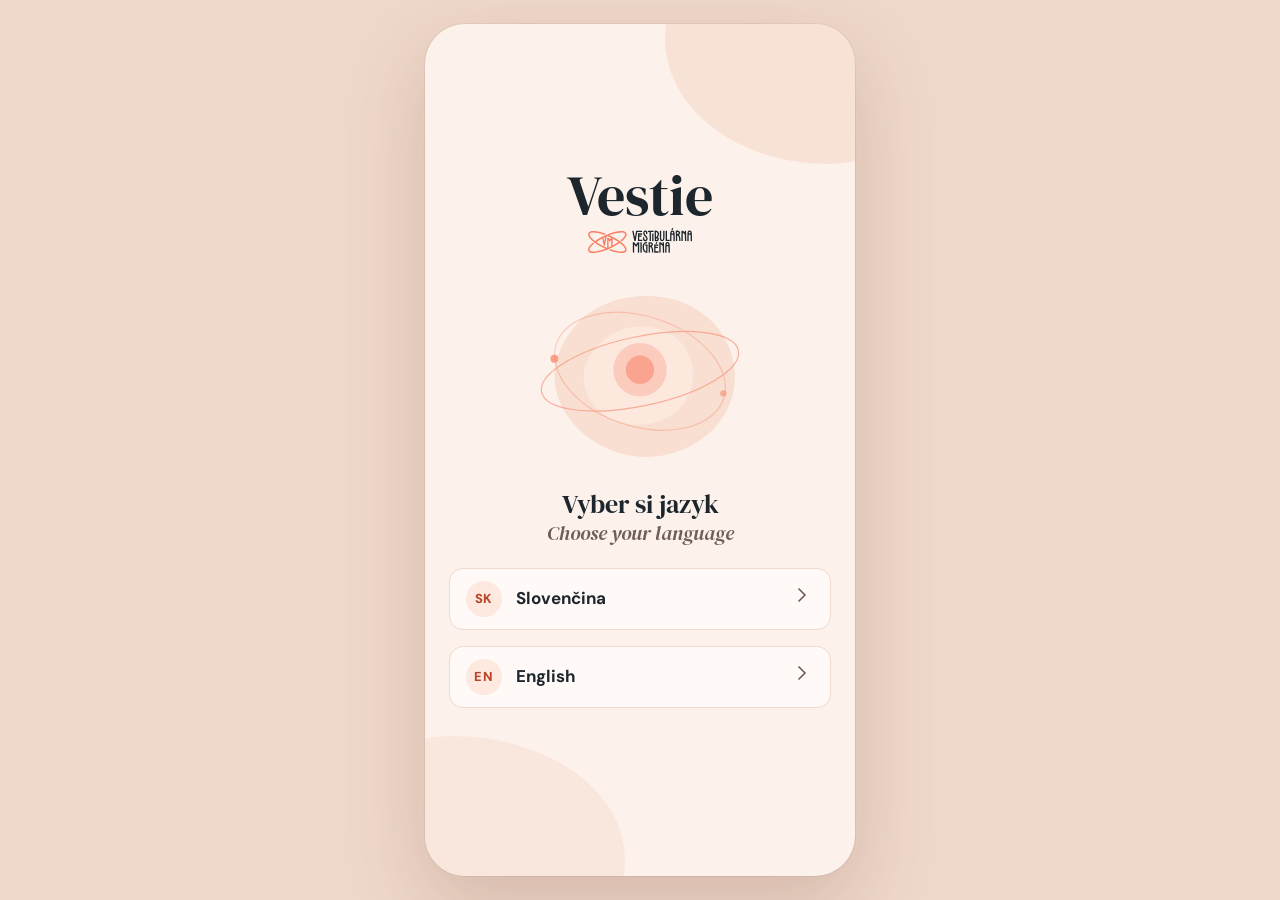
==== index.html @ 117ac926 "Náhľad V2 z b695d4f" ====
<!doctype html>
<html lang="sk">
  <head>
    <meta charset="UTF-8" />
    <meta name="viewport" content="width=device-width, initial-scale=1, viewport-fit=cover" />
    <meta name="theme-color" content="#fcf2eb" />
    <link rel="icon" type="image/svg+xml" href="./favicon.svg" />
    <meta name="color-scheme" content="light dark" />
    <!-- Náhľad pre klienta nemá byť vo vyhľadávačoch -->
    <meta name="robots" content="noindex, nofollow" />
    <title>Vestie</title>
    <script type="module" crossorigin src="./assets/index-CcMm_oyo.js"></script>
    <link rel="stylesheet" crossorigin href="./assets/index-eD4857Ce.css">
  </head>
  <body>
    <div class="device">
      <div id="app"></div>
      <div id="toast-region" class="toast-region" role="status" aria-live="polite"></div>
      <dialog id="dialog" class="dialog"></dialog>
    </div>
  </body>
</html>
---- assets/index-eD4857Ce.css ----
@font-face{font-family:DM Serif Display;font-style:normal;font-display:swap;font-weight:400;src:url(./dm-serif-display-latin-ext-400-normal-p18AlW_x.woff2)format("woff2"),url(./dm-serif-display-latin-ext-400-normal-B1toqZab.woff)format("woff");unicode-range:U+100-2BA,U+2BD-2C5,U+2C7-2CC,U+2CE-2D7,U+2DD-2FF,U+304,U+308,U+329,U+1D00-1DBF,U+1E00-1E9F,U+1EF2-1EFF,U+2020,U+20A0-20AB,U+20AD-20C0,U+2113,U+2C60-2C7F,U+A720-A7FF}@font-face{font-family:DM Serif Display;font-style:normal;font-display:swap;font-weight:400;src:url(./dm-serif-display-latin-400-normal-C5_t9oOD.woff2)format("woff2"),url(./dm-serif-display-latin-400-normal-_kVFYEpx.woff)format("woff");unicode-range:U+??,U+131,U+152-153,U+2BB-2BC,U+2C6,U+2DA,U+2DC,U+304,U+308,U+329,U+2000-206F,U+20AC,U+2122,U+2191,U+2193,U+2212,U+2215,U+FEFF,U+FFFD}@font-face{font-family:DM Serif Display;font-style:italic;font-display:swap;font-weight:400;src:url(./dm-serif-display-latin-ext-400-italic-DiLdooSn.woff2)format("woff2"),url(./dm-serif-display-latin-ext-400-italic-D6UvgSoX.woff)format("woff");unicode-range:U+100-2BA,U+2BD-2C5,U+2C7-2CC,U+2CE-2D7,U+2DD-2FF,U+304,U+308,U+329,U+1D00-1DBF,U+1E00-1E9F,U+1EF2-1EFF,U+2020,U+20A0-20AB,U+20AD-20C0,U+2113,U+2C60-2C7F,U+A720-A7FF}@font-face{font-family:DM Serif Display;font-style:italic;font-display:swap;font-weight:400;src:url(./dm-serif-display-latin-400-italic-DpcbibHm.woff2)format("woff2"),url(./dm-serif-display-latin-400-italic-BgxzcTJK.woff)format("woff");unicode-range:U+??,U+131,U+152-153,U+2BB-2BC,U+2C6,U+2DA,U+2DC,U+304,U+308,U+329,U+2000-206F,U+20AC,U+2122,U+2191,U+2193,U+2212,U+2215,U+FEFF,U+FFFD}@font-face{font-family:DM Sans Variable;font-style:normal;font-display:swap;font-weight:100 1000;src:url(./dm-sans-latin-ext-wght-normal-BOFOeGcA.woff2)format("woff2-variations");unicode-range:U+100-2BA,U+2BD-2C5,U+2C7-2CC,U+2CE-2D7,U+2DD-2FF,U+304,U+308,U+329,U+1D00-1DBF,U+1E00-1E9F,U+1EF2-1EFF,U+2020,U+20A0-20AB,U+20AD-20C0,U+2113,U+2C60-2C7F,U+A720-A7FF}@font-face{font-family:DM Sans Variable;font-style:normal;font-display:swap;font-weight:100 1000;src:url(./dm-sans-latin-wght-normal-Xz1IZZA0.woff2)format("woff2-variations");unicode-range:U+??,U+131,U+152-153,U+2BB-2BC,U+2C6,U+2DA,U+2DC,U+304,U+308,U+329,U+2000-206F,U+20AC,U+2122,U+2191,U+2193,U+2212,U+2215,U+FEFF,U+FFFD}:root{--color-page:#efd8ca;--color-bg:#fcf2eb;--color-blob:#f8dfd1;--color-surface:#fffaf7;--color-surface-tint:#fde9df;--color-border:#f0d9cd;--color-border-strong:#e2b8a5;--color-coral:#f97c5f;--color-coral-soft:#fcb7a6;--color-cta:#f97c5f;--color-cta-active:#ef6a4c;--color-cta-pressed:#b94529;--color-on-cta:#1d262d;--color-cal-episode:#fdd3c8;--color-cycle:#a3456b;--color-chart-grid:#eadfd8;--color-heat-0:#f8efe9;--color-heat-1:#fde0d5;--color-heat-2:#fcb7a6;--color-heat-3:#f97c5f;--color-logo-mark:#f97c5f;--color-logo-word:#1d262d;--color-text:#1d262d;--color-text-muted:#6f5d57;--color-placeholder:#a08a83;--color-danger:#a8321f;--color-focus:#1d262d;--color-overlay:#1d262d73;--font-serif:"DM Serif Display", Georgia, "Times New Roman", serif;--font-sans:"DM Sans Variable", system-ui, -apple-system, "Segoe UI", Roboto, sans-serif;--text-xs:.8125rem;--text-sm:.9375rem;--text-md:1.0625rem;--text-lg:1.25rem;--text-xl:1.625rem;--text-2xl:2rem;--text-3xl:2.375rem;--logo-name-size:2.75rem;--logo-name-size-large:3.5rem;--logo-brand-width:88px;--logo-brand-width-large:104px;--space-1:4px;--space-2:8px;--space-3:12px;--space-4:16px;--space-5:20px;--space-6:24px;--space-8:32px;--space-10:40px;--radius-sm:10px;--radius-md:14px;--radius-lg:18px;--radius-xl:28px;--radius-pill:999px;--shadow-card:0 1px 2px #6e3c2814;--shadow-cta:0 6px 16px #f97c5f59;--shadow-float:0 12px 32px #4623142e;--tap:52px;--app-width:430px;--gutter:24px;--duration:.16s;--safe-top:env(safe-area-inset-top,0px);--safe-bottom:env(safe-area-inset-bottom,0px);--lightningcss-light:initial;--lightningcss-dark: ;color-scheme:light;--color-field:#fff;--color-on-accent:#fff;--color-chip-neutral:#f3e7e1;--color-row-hover:#fde9df80;--color-focus-ring:#f97c5f52;--color-toast-bg:#1d262d;--color-toast-text:#fff;--color-toast-action:#ffd2c4;--color-toast-action-bg:#ffffff1f;--color-paper:#fff;--color-paper-text:#1d262d;--color-paper-note:#f6f1ee;--color-paper-line:#ece3de}:root[data-theme=dark]{--lightningcss-light: ;--lightningcss-dark:initial;color-scheme:dark;--color-page:#141b20;--color-bg:#1d262d;--color-blob:#232e36;--color-surface:#242f37;--color-surface-tint:#2e3a44;--color-border:#35434d;--color-border-strong:#4d5d68;--color-coral:#f97c5f;--color-coral-soft:#8a4d43;--color-cta:#f97c5f;--color-cta-active:#fb957c;--color-cta-pressed:#fba792;--color-on-cta:#1d262d;--color-cal-episode:#5f403c;--color-cycle:#e48db3;--color-chart-grid:#35434d;--color-heat-0:#27323a;--color-heat-1:#4a3a3a;--color-heat-2:#8a4d43;--color-heat-3:#f97c5f;--color-logo-word:#f4ebe6;--color-text:#f4ebe6;--color-text-muted:#c6bdb6;--color-placeholder:#959ca3;--color-danger:#ff9584;--color-focus:#f4ebe6;--color-overlay:#0009;--shadow-card:0 1px 2px #00000059;--shadow-cta:0 6px 16px #00000059;--shadow-float:0 12px 32px #00000080;--color-field:#1a2329;--color-on-accent:#1d262d;--color-chip-neutral:#35434d;--color-row-hover:#ffffff0a;--color-focus-ring:#f97c5f59;--color-toast-bg:#f4ebe6;--color-toast-text:#1d262d;--color-toast-action:#b94529;--color-toast-action-bg:#00000014}.report-doc{--lightningcss-light:initial;--lightningcss-dark: ;color-scheme:light;--color-text:#1d262d;--color-text-muted:#6f5d57;--color-coral-soft:#fcb7a6;--color-cta-pressed:#b94529;--color-surface-tint:#fde9df}*,:before,:after{box-sizing:border-box}html,body{height:100%;margin:0}body{background:var(--color-page);color:var(--color-text);font-family:var(--font-sans);font-size:var(--text-md);-webkit-font-smoothing:antialiased;-webkit-tap-highlight-color:transparent;-webkit-text-size-adjust:100%;-moz-text-size-adjust:100%;text-size-adjust:100%;line-height:1.5}h1,h2,h3{text-wrap:balance;margin:0;font-weight:700;line-height:1.25}p{text-wrap:pretty;margin:0}ul,ol{margin:0;padding:0;list-style:none}button,input,select,textarea{font:inherit;color:inherit}button{cursor:pointer}a{color:inherit}:focus-visible{outline:3px solid var(--color-focus);outline-offset:2px}[hidden]{display:none!important}.visually-hidden{clip:rect(0 0 0 0);white-space:nowrap;border:0;width:1px;height:1px;margin:-1px;padding:0;overflow:hidden;position:absolute!important}@media (prefers-reduced-motion:reduce){*,:before,:after{scroll-behavior:auto!important;transition:none!important;animation:none!important}}.reduce-motion *,.reduce-motion :before,.reduce-motion :after{scroll-behavior:auto!important;transition:none!important;animation:none!important}.device{background:var(--color-bg);flex-direction:column;width:100%;height:100dvh;margin:0 auto;display:flex;position:relative;overflow:clip}@media (width>=600px){body{min-height:100dvh;padding:var(--space-6);place-items:center;display:grid}.device{width:var(--app-width);border-radius:40px;height:min(900px,100dvh - 48px);box-shadow:0 30px 80px #5a28142e,0 0 0 1px #5a28140f}}#app{flex-direction:column;flex:1;min-height:0;display:flex;position:relative}.screen{isolation:isolate;flex-direction:column;flex:1;min-height:0;display:flex;position:relative;overflow:clip}.screen:before,.screen:after{content:"";z-index:-1;background:var(--color-blob);pointer-events:none;border-radius:50%;position:absolute}.screen:before{opacity:.8;border-radius:58% 42% 46% 54%/52% 48%;width:300px;height:260px;top:-120px;right:-110px}.screen:after{opacity:.55;border-radius:46% 54% 60% 40%/50% 44% 56% 50%;width:320px;height:280px;bottom:-140px;left:-120px}.screen__header{align-items:center;gap:var(--space-3);min-height:60px;padding:calc(var(--safe-top) + var(--space-3)) var(--space-4) var(--space-1);display:flex}.screen__body{min-height:0;padding:var(--space-2) var(--gutter) var(--space-6);overscroll-behavior:contain;flex:1;overflow-y:auto}.screen__footer{gap:var(--space-2);padding:var(--space-3) var(--gutter) calc(var(--safe-bottom) + var(--space-5));flex-direction:column;display:flex}.screen--tab .screen__body{padding-top:calc(var(--safe-top) + var(--space-5))}.screen-title{font-family:var(--font-serif);font-size:var(--text-2xl);font-weight:400;line-height:1.1}.screen-title:focus{outline:none}.screen-lead{margin-top:var(--space-3);color:var(--color-text-muted)}.stack{gap:var(--space-4);flex-direction:column;display:flex}.section{margin-top:var(--space-8)}.section-title{margin-bottom:var(--space-3);font-size:var(--text-md);font-weight:700}.muted{color:var(--color-text-muted)}.small{font-size:var(--text-sm)}.icon{flex:none}.btn{justify-content:center;align-items:center;gap:var(--space-2);min-height:var(--tap);padding:0 var(--space-6);border-radius:var(--radius-pill);font-size:var(--text-md);text-align:center;transition:background-color var(--duration), border-color var(--duration), transform var(--duration);background:0 0;border:1.5px solid #0000;font-weight:700;line-height:1.2;text-decoration:none;display:inline-flex}.btn:active:not(:disabled){transform:scale(.98)}.btn--block{width:100%}.btn--primary{background:var(--color-cta);color:var(--color-on-cta)}.btn--primary:active:not(:disabled){background:var(--color-cta-active)}.btn--secondary{border-color:var(--color-border-strong);background:var(--color-surface-tint);color:var(--color-cta-pressed)}.btn--outline{border-color:var(--color-cta);color:var(--color-cta-pressed);background:0 0}.btn--ghost{min-height:44px;color:var(--color-text-muted);font-weight:600}.btn--danger{min-height:44px;color:var(--color-danger);font-weight:700}.btn--compact{min-height:48px;padding:0 var(--space-4);font-size:var(--text-sm)}.btn:disabled{opacity:.45;box-shadow:none;cursor:not-allowed}.btn-row{gap:var(--space-2);flex-wrap:wrap;display:flex}.btn-row>.btn{flex:140px}.card--accent .btn--secondary{background:var(--color-surface)}.icon-btn{border:1px solid var(--color-border);background:var(--color-surface);width:44px;height:44px;color:var(--color-text);border-radius:50%;flex:none;place-items:center;display:inline-grid}.pill-btn{min-height:44px;padding:0 var(--space-4);border:1.5px solid var(--color-border-strong);border-radius:var(--radius-pill);background:var(--color-surface);color:var(--color-text-muted);font-size:var(--text-sm);transition:background-color var(--duration), border-color var(--duration), color var(--duration);align-items:center;gap:6px;font-weight:700;display:inline-flex}.pill-btn:active{background:var(--color-surface-tint)}.pill-btn--accent{border-color:var(--color-cta);background:var(--color-surface-tint);color:var(--color-cta-pressed)}.pill-btn--accent:active{background:var(--color-surface)}@media (hover:hover){.pill-btn:hover{border-color:var(--color-cta);color:var(--color-cta-pressed)}}.link-btn{padding:var(--space-1) 0;color:var(--color-cta-pressed);text-underline-offset:3px;background:0 0;border:0;font-weight:700;text-decoration:underline}.topbar__spacer{flex:none;width:44px}.progress{flex:1;justify-content:center;gap:6px;display:flex}.progress__seg{background:var(--color-border-strong);opacity:.6;border-radius:2px;flex:0 26px;min-width:8px;height:4px}.progress__seg.is-done{background:var(--color-coral);opacity:1}.options{border:0;flex-direction:column;gap:10px;margin:0;padding:0;display:flex}.option{min-height:58px;padding:var(--space-3) var(--space-4);border:1.5px solid var(--color-border);border-radius:var(--radius-md);background:var(--color-surface);cursor:pointer;transition:border-color var(--duration), background-color var(--duration);align-items:center;gap:14px;display:flex;position:relative}.option input{opacity:0;cursor:pointer;margin:0;position:absolute;inset:0}.option:has(input:focus-visible){outline:3px solid var(--color-focus);outline-offset:2px}.option__control{border:2px solid var(--color-border-strong);background:var(--color-field);width:24px;height:24px;color:var(--color-on-accent);border-radius:7px;flex:none;place-items:center;display:grid}.option--radio .option__control{border-radius:50%}.option__control .icon{opacity:0}.option__label{font-weight:600;line-height:1.3}.option__end{color:var(--color-text-muted);margin-left:auto}.option:has(input:checked){border-color:var(--color-coral);background:var(--color-surface-tint)}.option:has(input:checked) .option__control{border-color:var(--color-coral);background:var(--color-coral)}.option:has(input:checked) .option__control .icon{opacity:1}.choice{width:100%;min-height:60px;padding:var(--space-3) var(--space-4);border:1.5px solid var(--color-border);border-radius:var(--radius-md);background:var(--color-surface);text-align:left;align-items:center;gap:14px;font-weight:700;display:flex}.choice:active{border-color:var(--color-coral);background:var(--color-surface-tint)}.choice__badge{background:var(--color-surface-tint);width:36px;height:36px;color:var(--color-cta-pressed);font-size:var(--text-xs);letter-spacing:.04em;border-radius:50%;flex:none;place-items:center;font-weight:800;display:grid}.choice__end{color:var(--color-text-muted);margin-left:auto}.segmented{border:1px solid var(--color-border);border-radius:var(--radius-md);background:var(--color-surface-tint);gap:4px;margin:0;padding:4px;display:flex}.segmented__item{flex:auto;min-width:0;position:relative}.segmented__item input{opacity:0;cursor:pointer;margin:0;position:absolute;inset:0}.segmented__item span{min-height:44px;padding:var(--space-1) var(--space-2);border-radius:var(--radius-sm);color:var(--color-text-muted);font-size:var(--text-sm);text-align:center;justify-content:center;align-items:center;gap:6px;font-weight:700;line-height:1.2;display:flex}.segmented__item input:checked+span{background:var(--color-surface);color:var(--color-text);box-shadow:var(--shadow-card)}.segmented__item input:focus-visible+span{outline:3px solid var(--color-focus);outline-offset:1px}.field{border:0;flex-direction:column;gap:6px;margin:0;padding:0;display:flex}.field__label{font-size:var(--text-sm);font-weight:700}.field__optional{color:var(--color-text-muted);font-weight:400}.field__input{width:100%;min-height:var(--tap);padding:var(--space-3) var(--space-4);border:1.5px solid var(--color-border-strong);border-radius:var(--radius-md);background:var(--color-field);font-size:var(--text-md)}.field__input::placeholder{color:var(--color-placeholder)}.field__input:focus{border-color:var(--color-coral);box-shadow:0 0 0 3px var(--color-focus-ring);outline:none}textarea.field__input{resize:vertical;min-height:96px}.field__hint{color:var(--color-text-muted);font-size:var(--text-sm)}.field__error{color:var(--color-danger);font-size:var(--text-sm);font-weight:700}.switch{appearance:none;border:1.5px solid var(--color-border-strong);border-radius:var(--radius-pill);background:var(--color-field);cursor:pointer;width:52px;height:32px;transition:background-color var(--duration);flex:none;margin:0;position:relative}.switch:after{content:"";background:var(--color-border-strong);width:23px;height:23px;transition:transform var(--duration);border-radius:50%;position:absolute;top:3px;left:3px}.switch:checked{border-color:var(--color-coral);background:var(--color-coral)}.switch:checked:after{background:var(--color-on-accent);transform:translate(20px)}.card{padding:var(--space-5);border:1px solid var(--color-border);border-radius:var(--radius-lg);background:var(--color-surface)}.card--accent{border:1.5px solid var(--color-coral-soft);background:var(--color-surface-tint)}.card__title{font-family:var(--font-serif);font-size:var(--text-lg);font-weight:400}.list{border:1px solid var(--color-border);border-radius:var(--radius-lg);background:var(--color-surface);overflow:hidden}.list__row{align-items:center;gap:var(--space-3);width:100%;min-height:60px;padding:var(--space-3) var(--space-4);text-align:left;background:0 0;border:0;text-decoration:none;display:flex}.list__row+.list__row{border-top:1px solid var(--color-border)}.list__row>.icon:first-child{color:var(--color-coral)}.list__label{flex:1;font-weight:600}.list__text{flex-direction:column;flex:1;gap:2px;display:flex}.list__hint{color:var(--color-text-muted);font-size:var(--text-sm);line-height:1.4}.list__chip{margin-top:var(--space-1)}.list__value{color:var(--color-text-muted);font-size:var(--text-sm)}.chip{border-radius:var(--radius-pill);background:var(--color-surface-tint);color:var(--color-cta-pressed);font-size:var(--text-xs);letter-spacing:.02em;white-space:nowrap;align-items:center;gap:6px;padding:3px 10px;font-weight:800;display:inline-flex}.chip--live:before{content:"";background:var(--color-coral);border-radius:50%;width:8px;height:8px}.chip--neutral{background:var(--color-chip-neutral);color:var(--color-text-muted)}.icon-badge{background:var(--color-surface-tint);width:44px;height:44px;color:var(--color-coral);border-radius:50%;flex:none;place-items:center;display:grid}.icon-badge--lg{width:72px;height:72px}.tabbar{z-index:2;padding:6px 4px calc(var(--safe-bottom) + 6px);border-top:1px solid var(--color-border);background:var(--color-surface);grid-template-columns:1fr 1fr auto 1fr 1fr;align-items:end;display:grid;position:relative}.tabbar__item{min-height:56px;color:var(--color-text-muted);flex-direction:column;align-items:center;gap:3px;padding:6px 0 4px;font-size:.75rem;font-weight:600;text-decoration:none;display:flex}.tabbar__icon{border-radius:var(--radius-pill);place-items:center;width:52px;height:30px;display:grid}.tabbar__item[aria-current=page]{color:var(--color-cta-pressed);font-weight:800}.tabbar__item[aria-current=page] .tabbar__icon{background:var(--color-surface-tint)}.tabbar__fab{min-width:76px;color:var(--color-cta-pressed);font:inherit;white-space:nowrap;background:0 0;border:0;flex-direction:column;align-items:center;gap:4px;margin-top:-30px;padding:0 2px 4px;font-size:.75rem;font-weight:800;text-decoration:none;display:flex}.tabbar__fab-circle{border:2.5px solid var(--color-cta);background:var(--color-cta);width:64px;height:64px;color:var(--color-on-cta);box-shadow:0 0 0 5px var(--color-surface), var(--shadow-cta);transition:background-color var(--duration);border-radius:50%;place-items:center;display:grid}.tabbar__fab:not(.tabbar__fab--live) .icon{fill:currentColor;margin-left:3px}.tabbar__fab:active .tabbar__fab-circle{background:var(--color-cta-active)}.tabbar__fab--live .tabbar__fab-circle{background:var(--color-surface-tint);color:var(--color-cta-pressed)}.tabbar__fab--live:active .tabbar__fab-circle{background:var(--color-surface)}.screen:has(>.tabbar)>.screen__body{padding-bottom:calc(var(--space-6) + 30px)}.tab-title{justify-content:space-between;align-items:center;gap:var(--space-3);display:flex}.logo{align-items:center;gap:var(--space-1);flex-direction:column;width:fit-content;display:flex}.logo__name{font-family:var(--font-serif);font-size:var(--logo-name-size);color:var(--color-logo-word);line-height:1}.logo--large .logo__name{font-size:var(--logo-name-size-large)}.logo__svg{width:var(--logo-brand-width);max-width:100%;height:auto;display:block}.logo--large .logo__svg{width:var(--logo-brand-width-large)}.logo__mark{fill:var(--color-logo-mark)}.logo__word{fill:var(--color-logo-word)}.illustration{width:100%;max-width:280px;height:auto;margin:0 auto;display:block}.toast-region{right:var(--space-4);bottom:calc(var(--safe-bottom) + 92px);left:var(--space-4);z-index:50;gap:var(--space-2);pointer-events:none;flex-direction:column;display:flex;position:absolute}.device:has(.tabbar) .toast-region{bottom:calc(var(--safe-bottom) + 116px)}.device:has(.screen__footer) .toast-region{top:calc(var(--safe-top) + var(--space-3));bottom:auto}.toast{align-items:center;gap:var(--space-3);min-height:52px;padding:var(--space-2) var(--space-2) var(--space-2) var(--space-4);border-radius:var(--radius-md);background:var(--color-toast-bg);color:var(--color-toast-text);box-shadow:var(--shadow-float);pointer-events:auto;font-weight:600;display:flex}.toast__action{min-height:40px;padding:0 var(--space-3);border-radius:var(--radius-sm);background:var(--color-toast-action-bg);color:var(--color-toast-action);border:0;margin-left:auto;font-weight:800}.option:active,.list__row:is(a,button,label):active,.entry:active{background:var(--color-surface-tint)}.entry,.list__row,.tabbar__item,.icon-btn,.choice{transition:background-color var(--duration), border-color var(--duration), color var(--duration)}@media (hover:hover){.btn--primary:hover:not(:disabled){background:var(--color-cta-active)}.btn--secondary:hover:not(:disabled),.btn--outline:hover:not(:disabled){border-color:var(--color-cta)}.btn--ghost:hover:not(:disabled),.btn--danger:hover:not(:disabled),.link-btn:hover{text-underline-offset:3px;text-decoration:underline}.option:hover,.choice:hover,.icon-btn:hover{border-color:var(--color-coral-soft)}.entry:hover,.list__row:is(a,button,label):hover{background:var(--color-row-hover)}.tabbar__item:hover{color:var(--color-text)}.tabbar__fab:not(.tabbar__fab--live):hover .tabbar__fab-circle{background:var(--color-cta-active)}.tabbar__fab--live:hover .tabbar__fab-circle{background:var(--color-surface)}}.dialog{width:calc(100% - 32px);max-width:360px;padding:var(--space-6);border-radius:var(--radius-xl);background:var(--color-surface);color:var(--color-text);box-shadow:var(--shadow-float);border:0}.dialog::backdrop{background:var(--color-overlay)}.dialog__title{font-family:var(--font-serif);font-size:var(--text-xl);font-weight:400}.dialog__text{margin-top:var(--space-3);color:var(--color-text-muted)}.dialog__actions{gap:var(--space-2);margin-top:var(--space-6);flex-direction:column;display:flex}.screen--language .screen__body{padding-top:calc(var(--safe-top) + var(--space-6));flex-direction:column;display:flex}.language{justify-content:center;gap:var(--space-6);padding-bottom:var(--space-6);text-align:center;flex-direction:column;flex:1;display:flex}.language .logo{align-self:center}.language__title{gap:var(--space-1);font-size:var(--text-xl);flex-direction:column;display:flex}.language__alt{color:var(--color-text-muted);font-size:var(--text-lg);font-style:italic}.welcome{gap:var(--space-2);flex-direction:column;display:flex}.welcome__title{margin-top:var(--space-8);font-size:var(--text-3xl)}.welcome .illustration,.step-options,.screen-lead+.illustration{margin-top:var(--space-6)}.disclaimer{align-items:flex-start;gap:var(--space-2);margin-top:var(--space-6);color:var(--color-text-muted);font-size:var(--text-sm);display:flex}.disclaimer .icon{color:var(--color-coral);margin-top:1px}.med-list{margin-top:var(--space-6);border:1px solid var(--color-border);border-radius:var(--radius-lg);background:var(--color-surface);overflow:hidden}.med{align-items:center;gap:var(--space-3);padding:var(--space-3) var(--space-3) var(--space-3) var(--space-4);display:flex}.med+.med{border-top:1px solid var(--color-border)}.med__main{flex-direction:column;flex:1;min-width:0;display:flex}.med__name{overflow-wrap:anywhere;font-weight:700}.med__meta{color:var(--color-text-muted);font-size:var(--text-sm)}.form-stack{gap:var(--space-5);margin-top:var(--space-6);flex-direction:column;display:flex}.form-stack .disclaimer{margin-top:0}.reminder-extra{gap:var(--space-3);margin-top:var(--space-5);flex-direction:column;display:none}.screen:has(input[name=reminder][value=yes]:checked) .reminder-extra{display:flex}.today-header{align-items:center;gap:0 var(--space-3);margin-bottom:var(--space-6);grid-template-columns:minmax(0,1fr) auto;display:grid}.today-header .today-date{grid-column:1/-1}.today-title{font-size:1.75rem}.today-date{margin-top:var(--space-1);color:var(--color-text-muted);font-size:var(--text-sm);font-weight:600}.community__lead{margin-bottom:var(--space-4);color:var(--color-text-muted)}.community__ext{color:var(--color-text-muted);flex:none;display:flex}.community-web{margin-top:var(--space-6)}.community-web__title{margin-bottom:var(--space-1);font-size:var(--text-md)}.community-web__link{min-height:44px;color:var(--color-cta-pressed);text-underline-offset:4px;overflow-wrap:anywhere;align-items:center;gap:6px;font-weight:700;text-decoration:underline;text-decoration-thickness:1.5px;display:inline-flex}.feeling{gap:var(--space-4);text-align:center;flex-direction:column;display:flex}.feeling .illustration{margin:calc(var(--space-2) * -1) auto}.sym-chips{justify-content:center;gap:var(--space-2);flex-wrap:wrap;display:flex}.sym-chip{border:1px solid var(--color-border-strong);border-radius:var(--radius-pill);background:var(--color-surface-tint);font-size:var(--text-sm);padding:6px 12px;font-weight:600}.sym-chip strong{color:var(--color-cta-pressed);font-weight:800}.episode-live{gap:var(--space-3);margin-bottom:var(--space-4);flex-direction:column;display:flex}.episode-live__head{justify-content:space-between;align-items:center;gap:var(--space-2);display:flex}.tiles{border:1px solid var(--color-border);border-radius:var(--radius-lg);background:var(--color-surface);grid-auto-columns:minmax(0,1fr);grid-auto-flow:column;display:grid;overflow:hidden}.tile{gap:var(--space-1);min-width:0;padding:var(--space-3);flex-direction:column;display:flex}.tile+.tile{border-left:1px solid var(--color-border)}.tile--link{color:inherit;transition:background-color var(--duration);text-decoration:none}.tile--link:active{background:var(--color-surface-tint)}@media (hover:hover){.tile--link:hover{background:var(--color-row-hover)}}.tiles+.entries,.tiles+.empty{margin-top:var(--space-3)}.cal-detail__actions{gap:var(--space-2);flex-direction:column;display:flex}.tile__label{color:var(--color-text-muted);font-size:var(--text-xs);align-items:center;gap:6px;font-weight:600;display:flex}.tile__label .icon{color:var(--color-coral)}.tile__value{font-size:var(--text-sm);overflow-wrap:break-word;-webkit-hyphens:auto;hyphens:auto;font-weight:700;line-height:1.3}.tile__value--empty{color:var(--color-text-muted);font-weight:500}.tile--with-add{align-content:start;column-gap:var(--space-1);grid-template-columns:minmax(0,1fr) auto;display:grid}@media (width<=359px){.tile--with-add{padding-right:var(--space-2);padding-left:10px}}.tile--with-add .tile__label,.tile--with-add .tile__value{grid-column:1}.tile__add{border:1.5px solid var(--color-cta);background:var(--color-surface-tint);width:44px;height:44px;color:var(--color-cta-pressed);transition:background-color var(--duration);border-radius:50%;grid-area:1/2/span 2;align-self:center;place-items:center;margin-right:-2px;display:grid}.tile__add:active{background:var(--color-surface)}@media (hover:hover){.tile__add:hover{background:var(--color-surface)}}.entries{border:1px solid var(--color-border);border-radius:var(--radius-lg);background:var(--color-surface);overflow:hidden}.entries>li+li{border-top:1px solid var(--color-border)}.entry{align-items:center;gap:var(--space-3);min-height:64px;padding:var(--space-3) var(--space-4);text-decoration:none;display:flex}.entry>.icon:first-child{color:var(--color-coral)}.entry__main{flex-direction:column;flex:1;min-width:0;display:flex}.entry__title{align-items:center;gap:4px var(--space-2);flex-wrap:wrap;font-weight:700;display:flex}.entry__meta{color:var(--color-text-muted);font-size:var(--text-sm)}.entry>.icon:last-child,.empty{color:var(--color-text-muted)}.episode-started{align-items:center;gap:var(--space-4);padding-top:var(--space-6);text-align:center;flex-direction:column;display:flex}.big-time{align-items:center;gap:var(--space-1);font-family:var(--font-serif);flex-direction:column;font-size:3.25rem;line-height:1;display:flex}.big-time__label{color:var(--color-text-muted);font-family:var(--font-sans);font-size:var(--text-sm);letter-spacing:.08em;text-transform:uppercase;font-weight:700}.mistake{justify-content:center;align-items:center;gap:var(--space-1) var(--space-2);margin-top:var(--space-2);color:var(--color-text-muted);font-size:var(--text-sm);flex-wrap:wrap;display:flex}.episode-head{align-items:center;gap:var(--space-3);flex-wrap:wrap;display:flex}.facts{margin:var(--space-6) 0 0}.fact{justify-content:space-between;gap:var(--space-4);padding:var(--space-4) 0;border-bottom:1px solid var(--color-border);display:flex}.fact dt{color:var(--color-text-muted)}.fact dd{text-align:right;margin:0;font-weight:700}.summary-list{border:1px solid var(--color-border);border-radius:var(--radius-lg);background:var(--color-surface);margin:0;overflow:hidden}.summary-row{padding:var(--space-3) var(--space-4);display:block}.summary-row+.summary-row,.summary-list>li+li{border-top:1px solid var(--color-border)}.summary-row__label{color:var(--color-text-muted);font-size:var(--text-sm);font-weight:600;display:block}.summary-row__value{overflow-wrap:break-word;margin:0;font-weight:600;display:block}.summary-row--edit{align-items:center;gap:var(--space-3);text-align:left;width:100%;min-height:64px;transition:background-color var(--duration);background:0 0;border:0;display:flex}.summary-row__text{flex-direction:column;flex:1;gap:2px;min-width:0;display:flex}.summary-row__edit{background:var(--color-surface-tint);width:36px;height:36px;color:var(--color-cta-pressed);border-radius:50%;flex:none;place-items:center;display:grid}.summary-row--edit:active{background:var(--color-surface-tint)}.summary-row--edit:active .summary-row__edit{background:var(--color-surface)}@media (hover:hover){.summary-row--edit:hover{background:var(--color-row-hover)}}.summary-status{margin:var(--space-4) 0 var(--space-3)}.summary-missing{margin-top:var(--space-6)}.summary-missing__list{gap:var(--space-2);flex-wrap:wrap;display:flex}.chip-btn{min-height:44px;padding:0 var(--space-4);border:1.5px dashed var(--color-border-strong);border-radius:var(--radius-pill);background:var(--color-surface);color:var(--color-text);font-size:var(--text-sm);transition:border-color var(--duration);align-items:center;gap:6px;font-weight:700;display:inline-flex}.chip-btn .icon{color:var(--color-cta-pressed)}.chip-btn:active{border-color:var(--color-coral)}@media (hover:hover){.chip-btn:hover{border-color:var(--color-coral)}}.treatment-hint{margin-top:var(--space-2);font-size:var(--text-sm);font-weight:600}.search{margin-top:var(--space-5);position:relative}.search>.icon{color:var(--color-text-muted);pointer-events:none;position:absolute;top:50%;left:14px;transform:translateY(-50%)}.search__input{padding-left:44px}.sym-grid{margin:var(--space-4) 0 0;border:0;grid-template-columns:repeat(2,minmax(0,1fr));gap:10px;padding:0;display:grid}.sym-tile{align-items:flex-start;gap:var(--space-2);min-height:92px;padding:var(--space-3);border:1.5px solid var(--color-border);border-radius:var(--radius-md);background:var(--color-surface);cursor:pointer;transition:border-color var(--duration), background-color var(--duration);flex-direction:column;display:flex;position:relative}.sym-cell{display:grid;position:relative}.sym-cell[hidden]{display:none}.sym-cell--info .sym-tile__label{padding-right:34px}.sym-tile__info{width:44px;height:44px;color:var(--color-cta-pressed);background:0 0;border:0;border-radius:50%;place-items:center;display:grid;position:absolute;bottom:2px;right:2px}.sym-tile__info:active{background:var(--color-surface-tint)}@media (hover:hover){.sym-tile__info:hover{background:var(--color-surface-tint)}}.sym-tile input{opacity:0;cursor:pointer;margin:0;position:absolute;inset:0}.sym-tile:has(input:focus-visible){outline:3px solid var(--color-focus);outline-offset:2px}.sym-tile__icon{background:var(--color-surface-tint);width:36px;height:36px;color:var(--color-coral);border-radius:50%;place-items:center;display:grid}.sym-tile__label{font-size:var(--text-sm);overflow-wrap:break-word;-webkit-hyphens:auto;hyphens:auto;font-weight:700;line-height:1.3}.sym-tile__check{border:2px solid var(--color-border-strong);background:var(--color-field);width:22px;height:22px;color:var(--color-on-accent);border-radius:50%;place-items:center;display:grid;position:absolute;top:10px;right:10px}.sym-tile__check .icon{opacity:0}.sym-tile:has(input:checked){border-color:var(--color-coral);background:var(--color-surface-tint)}.sym-tile:has(input:checked) .sym-tile__icon{background:var(--color-surface)}.sym-tile:has(input:checked) .sym-tile__check{border-color:var(--color-coral);background:var(--color-coral)}.sym-tile:has(input:checked) .sym-tile__check .icon{opacity:1}.sym-tile:active{background:var(--color-surface-tint)}#sym-empty{margin-top:var(--space-4)}.custom-add{margin-top:var(--space-6);flex-direction:column;gap:6px;display:flex}.custom-add__row{gap:var(--space-2);display:flex}.custom-add__row .field__input{flex:1;min-width:0}.intensity-list{gap:var(--space-3);margin-top:var(--space-6);flex-direction:column;display:flex}.intensity{align-items:center;gap:var(--space-2) var(--space-3);padding:var(--space-4);border:1px solid var(--color-border);border-radius:var(--radius-lg);background:var(--color-surface);grid-template-columns:1fr auto;display:grid}.intensity__head{align-items:center;gap:var(--space-3);min-width:0;display:flex}.intensity__icon{background:var(--color-surface-tint);width:36px;height:36px;color:var(--color-coral);border-radius:50%;flex:none;place-items:center;display:grid}.intensity__label{font-weight:700;line-height:1.3}.intensity__value{border-radius:var(--radius-pill);background:var(--color-surface-tint);color:var(--color-text);font-size:var(--text-sm);white-space:nowrap;padding:4px 12px;font-weight:800}.intensity.is-unset .intensity__value{background:var(--color-chip-neutral);color:var(--color-text-muted);font-weight:600}.intensity .range,.intensity__scale{grid-column:1/-1}.intensity__scale{color:var(--color-text-muted);font-size:var(--text-xs);justify-content:space-between;margin-top:-6px;display:flex}.intensity__actions{grid-column:1/-1;justify-content:flex-end;display:flex}.range{width:100%;height:44px;accent-color:var(--color-coral);cursor:pointer;background:0 0;margin:0}.intensity.is-unset .range{opacity:.45;filter:grayscale()}.when-summary{justify-content:space-between;align-items:center;gap:var(--space-1) var(--space-3);min-height:52px;padding:var(--space-2) var(--space-4);border:1px solid var(--color-border);border-radius:var(--radius-md);background:var(--color-surface);flex-wrap:wrap;font-weight:600;display:flex}.when-summary .link-btn{min-height:44px}.field-row{gap:var(--space-3);grid-template-columns:repeat(auto-fit,minmax(min(100%,150px),1fr));display:grid}.form-section{gap:var(--space-4);margin:var(--space-6) 0 0;border:0;flex-direction:column;padding:0;display:flex}.form-section>legend{margin-bottom:var(--space-3);padding:0}.sym-rows{gap:var(--space-2);margin-top:var(--space-5);flex-direction:column;display:flex}.sym-row{align-items:center;gap:var(--space-3);padding:var(--space-3);border:1px solid var(--color-border);border-radius:var(--radius-md);background:var(--color-surface);display:flex}.sym-row__label{flex:1;min-width:0;font-weight:700}.sym-row__value{white-space:nowrap;font-weight:700}.note-text{white-space:pre-line}.cal-head{justify-content:space-between;align-items:center;gap:var(--space-3);margin-top:var(--space-4);display:flex}.cal-head__title{font-family:var(--font-serif);font-size:var(--text-lg);text-align:center;font-weight:400}.cal-today-link{margin:var(--space-1) auto 0;display:block}.cal{margin-top:var(--space-3);padding:var(--space-3) var(--space-1) var(--space-2);border:1px solid var(--color-border);border-radius:var(--radius-lg);background:var(--color-surface);box-shadow:var(--shadow-card)}.cal-weekdays,.cal-grid{grid-template-columns:repeat(7,minmax(0,1fr));gap:2px;display:grid}.cal-weekdays span{color:var(--color-text-muted);font-size:var(--text-xs);text-align:center;padding-bottom:6px;font-weight:700}.cal-day{min-height:50px;color:var(--color-text);font-size:var(--text-sm);transition:border-color var(--duration);background:0 0;border:1.5px solid #0000;border-radius:12px;flex-direction:column;align-items:center;gap:3px;padding:7px 0 6px;font-weight:600;display:flex;position:relative}.cal-day--outside{color:var(--color-placeholder)}.cal-day--episode{border-color:var(--color-coral);background:var(--color-cal-episode)}.cal-day--today .cal-day__num{color:var(--color-cta-pressed);text-underline-offset:3px;font-weight:800;text-decoration:underline}.cal-day--selected{border-color:var(--color-text);box-shadow:inset 0 0 0 1px var(--color-text)}.cal-day__marks{align-items:center;gap:2px;height:6px;display:flex}.cal-dot{background:var(--color-text);border-radius:50%;width:6px;height:6px}.cal-period{background:var(--color-cycle);border-radius:2px;height:3px;position:absolute;bottom:3px;left:28%;right:28%}.cal-period--legend{width:16px;display:inline-block;position:static}@media (hover:hover){.cal-day:hover:not(.cal-day--selected,.cal-day--episode){border-color:var(--color-coral-soft)}}.cal-legend{gap:var(--space-2) var(--space-5);margin-top:var(--space-3);color:var(--color-text-muted);font-size:var(--text-sm);flex-wrap:wrap;display:flex}.cal-legend li{align-items:center;gap:var(--space-2);display:flex}.cal-legend__mark{flex:none;place-items:center;width:20px;height:20px;display:inline-grid}.cal-legend__mark--episode{border:1.5px solid var(--color-coral);background:var(--color-cal-episode);border-radius:6px}.cal-period-toggle,.cal-detail__actions{margin-top:var(--space-3)}.insights-period{margin-top:var(--space-4)}.card>.card__title+*{margin-top:var(--space-3)}.stats{border:1px solid var(--color-border);border-radius:var(--radius-lg);background:var(--color-surface);grid-template-columns:repeat(2,minmax(0,1fr));display:grid;overflow:hidden}.stat{padding:var(--space-4);flex-direction:column;gap:2px;display:flex}.stat:nth-child(2n){border-left:1px solid var(--color-border)}.stat:nth-child(n+3){border-top:1px solid var(--color-border)}.stat__value{font-family:var(--font-serif);font-size:var(--text-xl);line-height:1.1}.stat__value--empty{color:var(--color-text-muted);font-family:var(--font-sans);font-size:var(--text-sm);font-weight:700}.stat__label{color:var(--color-text-muted);font-size:var(--text-sm);line-height:1.3}.bars{gap:var(--space-3);margin-top:var(--space-3);flex-direction:column;display:flex}.bars__row{gap:4px var(--space-3);grid-template-columns:1fr auto;display:grid}.bars__label{font-size:var(--text-sm);font-weight:600}.bars__value{font-size:var(--text-sm);font-weight:800}.bars__track{background:var(--color-border);border-radius:4px;grid-column:1/-1;height:8px}.bars__fill{background:var(--color-coral);border-radius:4px;height:100%;display:block}.med-stats{gap:var(--space-3);flex-direction:column;display:flex}.med-stats__row{gap:2px var(--space-3);grid-template-columns:1fr auto;display:grid}.med-stats__name{text-underline-offset:3px;font-weight:700}.med-stats__count{font-weight:800}.med-stats__effects{color:var(--color-text-muted);font-size:var(--text-sm);grid-column:1/-1}.report-custom{margin-top:var(--space-4);display:none}.screen:has(input[name=range][value=custom]:checked) .report-custom{display:grid}.report-hint{color:var(--color-text-muted);font-size:var(--text-sm)}.report-doc{margin-top:var(--space-3);padding:var(--space-5);border:1px solid var(--color-border);border-radius:var(--radius-md);background:var(--color-paper);color:var(--color-paper-text);font-size:var(--text-sm)}.report-doc section{margin-top:var(--space-5);break-inside:avoid}.report-doc h3{margin-bottom:var(--space-2);font-size:var(--text-md)}.report-doc__app{color:var(--color-cta-pressed);font-size:var(--text-xs);letter-spacing:.08em;text-transform:uppercase;font-weight:800}.report-doc__title{margin-top:var(--space-1);font-size:var(--text-xl)}.report-meta{gap:var(--space-1) var(--space-5);margin:var(--space-3) 0 0;flex-wrap:wrap;display:flex}.report-meta dt{color:var(--color-text-muted);font-size:var(--text-xs)}.report-meta dd{margin:0;font-weight:700}.report-disclaimer,.report-warning{margin-top:var(--space-3);padding:var(--space-2) var(--space-3);border-radius:var(--radius-sm);font-size:var(--text-xs)}.report-disclaimer{background:var(--color-paper-note)}.report-warning{border:1px solid var(--color-coral-soft);background:var(--color-surface-tint);font-weight:700}.report-table{border-collapse:collapse;width:100%}.report-table th,.report-table td{border-bottom:1px solid var(--color-paper-line);text-align:left;vertical-align:top;padding:6px 8px 6px 0}.report-table th{color:var(--color-text-muted);font-size:var(--text-xs);font-weight:700}.report-table .num{text-align:right;white-space:nowrap;font-weight:700}.report-table--timeline td:first-child{white-space:nowrap}.report-sub,.report-none{color:var(--color-text-muted)}.report-notes li+li{margin-top:var(--space-1)}@media print{@page{size:A4;margin:16mm}html,body,.device,#app,.screen,.screen__body{width:auto;height:auto;min-height:0;box-shadow:none;background:#fff;border-radius:0;margin:0;padding:0;display:block;overflow:visible}.screen:before,.screen:after,.screen__header,.screen__footer,.tabbar,.toast-region,.report-hint{display:none!important}.report-doc{border:0;margin:0;padding:0;font-size:11pt}}.facts-list{gap:var(--space-3);margin-top:var(--space-5);flex-direction:column;display:flex}.facts-list li{align-items:flex-start;gap:var(--space-3);display:flex}.facts-list .icon{color:var(--color-coral);margin-top:1px}.policy section{margin-top:var(--space-6)}.policy p{white-space:pre-line}.pin-setup__prompt{margin-top:var(--space-6);text-align:center;font-weight:700}.pin{align-items:center;gap:var(--space-3);margin-top:var(--space-4);flex-direction:column;display:flex}.pin__dots{gap:14px;display:flex}.pin__dot{border:2px solid var(--color-border-strong);width:16px;height:16px;transition:background-color var(--duration), border-color var(--duration);background:0 0;border-radius:50%}.pin__dot.is-filled{border-color:var(--color-coral);background:var(--color-coral)}.pin__status{min-height:1.5em;color:var(--color-text-muted);font-size:var(--text-sm);text-align:center}.pin__status--error{color:var(--color-danger);font-weight:700}.pinpad{gap:var(--space-3) var(--space-5);grid-template-columns:repeat(3,72px);justify-content:center;display:grid}.pinpad__key{border:1.5px solid var(--color-border);background:var(--color-surface);width:72px;height:72px;font-family:var(--font-serif);font-size:var(--text-xl);transition:background-color var(--duration), border-color var(--duration);border-radius:50%;place-items:center;display:grid}.pinpad__key:active:not(:disabled){border-color:var(--color-coral);background:var(--color-surface-tint)}.pinpad__key:disabled{opacity:.45;cursor:not-allowed}.pinpad__key--icon{box-shadow:none;color:var(--color-text-muted);background:0 0;border-color:#0000}@media (hover:hover){.pinpad__key:hover:not(:disabled){border-color:var(--color-coral-soft)}}.screen--lock .screen__body{padding-top:calc(var(--safe-top) + var(--space-8));flex-direction:column;display:flex}.lock{text-align:center;flex-direction:column;flex:1;align-items:center;display:flex}.lock__title{margin-top:var(--space-6);font-size:var(--text-xl)}.lock .pin-setup__prompt{margin-top:var(--space-2);color:var(--color-text-muted);font-weight:600}.lock__forgot{margin-top:var(--space-5)}.pin-offer{gap:var(--space-2);flex-direction:column;display:flex}.pin-offer__head{align-items:center;gap:var(--space-2);color:var(--color-coral);display:flex}.pin-offer__head .card__title{color:var(--color-text)}.list__row.is-disabled{cursor:default;opacity:.6}.section-sm{margin-top:var(--space-4)}.form-section--tight{gap:var(--space-2);margin-top:0}.form-section--tight>legend{margin-bottom:var(--space-1)}.sym-chips--start{justify-content:flex-start}.coming{align-items:center;gap:var(--space-3);padding-top:var(--space-6);text-align:center;flex-direction:column;display:flex}.profile-section{margin-top:var(--space-6)}.profile-section h2{margin-bottom:var(--space-3);font-size:var(--text-md)}.list__row--switch{cursor:pointer}.list__row--danger,.list__row--danger>.icon:first-child{color:var(--color-danger)}.list__field{padding:var(--space-2) var(--space-4) var(--space-4)}.list__field--first{padding-top:var(--space-4);border-bottom:1px solid var(--color-border)}.list__field>.field__label{margin-bottom:6px;display:block}.sg-section{margin-top:var(--space-8)}.sg-swatches{grid-template-columns:repeat(2,1fr);gap:10px;display:grid}.sg-swatch{padding:var(--space-2);border:1px solid var(--color-border);border-radius:var(--radius-md);background:var(--color-surface);flex-direction:column;gap:2px;display:flex}.sg-swatch__color{height:48px;margin-bottom:var(--space-1);border-radius:var(--radius-sm);border:1px solid #0000000f}.sg-swatch__label{font-size:var(--text-sm);font-weight:700}.sg-swatch__token{color:var(--color-text-muted);font-size:var(--text-xs)}.sg-type{font-family:var(--font-serif);line-height:1.2}.sg-type--3xl{font-size:var(--text-3xl)}.sg-type--2xl{font-size:var(--text-2xl)}.sg-type--xl{font-size:var(--text-xl)}.sg-type--lg{font-size:var(--text-lg)}.sg-icons{gap:var(--space-2);grid-template-columns:repeat(6,1fr);display:grid}.sg-icon{aspect-ratio:1;border:1px solid var(--color-border);border-radius:var(--radius-sm);background:var(--color-surface);color:var(--color-coral);place-items:center;display:grid}.plus-mark{margin-bottom:var(--space-3);color:var(--color-logo-word);font-family:var(--font-serif);font-size:var(--logo-name-size);line-height:1}.plus-mark span{color:var(--color-coral)}.plus-features{gap:var(--space-4);margin-top:var(--space-6);flex-direction:column;display:flex}.plus-feature{align-items:flex-start;gap:var(--space-3);display:flex}.plus-feature>span:last-child{flex-direction:column;min-width:0;display:flex}.plus-feature__text{color:var(--color-text-muted);font-size:var(--text-sm);line-height:1.4}.plan{flex-wrap:nowrap}.plan__text{flex-direction:column;flex:1;gap:2px;min-width:0;display:flex}.plan__name{align-items:center;gap:4px var(--space-2);flex-wrap:wrap;font-weight:700;display:flex}.plan__hint{color:var(--color-text-muted);font-size:var(--text-sm);line-height:1.3}.plan__price{text-align:right;flex:none;font-weight:800}.plus-note{margin-top:var(--space-3);color:var(--color-text-muted);font-size:var(--text-xs);line-height:1.45}.plus-free{margin-top:var(--space-6);padding:var(--space-4);border:1px solid var(--color-border);border-radius:var(--radius-lg);background:var(--color-surface)}.plus-free .section-title{margin-bottom:var(--space-1)}.plus-demo{align-items:flex-start;gap:var(--space-2);margin-top:var(--space-4);color:var(--color-text-muted);font-size:var(--text-sm);display:flex}.plus-links{gap:var(--space-1) var(--space-4);margin-top:var(--space-5);font-size:var(--text-sm);flex-wrap:wrap;display:flex}.plus-links .link-btn{align-items:center;min-height:44px;display:inline-flex}.plus-after-badge{margin-top:var(--space-4)}.plus-title{align-items:center;gap:var(--space-2);display:flex}.plus-summary{margin-top:var(--space-4);color:var(--color-text-muted);font-size:var(--text-sm)}.plus-source{margin-top:var(--space-4);color:var(--color-text-muted);font-size:var(--text-xs)}.plus-prompt{color:inherit;text-decoration:none;display:block}.report-plus-hint{align-items:flex-start;gap:var(--space-2);min-height:44px;margin-top:var(--space-4);color:var(--color-text-muted);font-size:var(--text-sm);display:flex}.report-plus-hint .icon{color:var(--color-coral);margin-top:2px}.tiles--grid{grid-template-columns:repeat(2,minmax(0,1fr));grid-auto-flow:row}.tiles--grid .tile:nth-child(odd){border-left:0}.tiles--grid .tile:nth-child(n+3){border-top:1px solid var(--color-border)}.tile__lock{color:var(--color-text-muted);align-items:center;gap:4px;font-weight:600;display:inline-flex}.forecast-card{gap:var(--space-2);margin-top:var(--space-4);color:inherit;transition:background-color var(--duration);flex-direction:column;text-decoration:none;display:flex}.forecast-card--elevated{border:1.5px solid var(--color-coral-soft);background:var(--color-surface-tint)}.forecast-card__head{justify-content:space-between;align-items:center;gap:var(--space-2);flex-wrap:wrap;display:flex}.forecast-card__title{font-family:var(--font-serif);font-size:var(--text-lg)}.forecast-card__text{font-size:var(--text-sm);line-height:1.45}.forecast-card__care{font-size:var(--text-sm);font-weight:700}.level{border:1px solid var(--color-border-strong);border-radius:var(--radius-pill);background:var(--color-surface);font-size:var(--text-xs);align-items:center;gap:4px;padding:3px 10px 3px 8px;font-weight:800;line-height:1.3;display:inline-flex}.level--elevated{border-color:var(--color-cta);color:var(--color-cta-pressed)}.level--calm{color:var(--color-text-muted)}.weather-place{margin-top:var(--space-2);color:var(--color-text-muted);font-size:var(--text-sm);flex-wrap:wrap;align-items:center;gap:6px;font-weight:600;display:flex}.weather-place .icon{color:var(--color-coral)}.weather-now{gap:var(--space-3);margin-top:var(--space-4);flex-direction:column;display:flex}.weather-now__main{justify-content:space-between;align-items:baseline;gap:var(--space-1) var(--space-3);flex-wrap:wrap;display:flex}.weather-now__pressure{font-family:var(--font-serif);font-size:var(--text-2xl);line-height:1.1}.weather-now__change{font-size:var(--text-sm);align-items:center;gap:4px;font-weight:700;display:inline-flex}.weather-now__facts{gap:var(--space-1) var(--space-4);font-size:var(--text-sm);flex-wrap:wrap;margin:0;display:flex}.weather-now__facts>div{align-items:center;gap:6px;display:flex}.weather-now__facts dt{color:var(--color-coral);display:flex}.weather-now__facts dd{margin:0;font-weight:600}.weather-days{border:1px solid var(--color-border);border-radius:var(--radius-lg);background:var(--color-surface);overflow:hidden}.weather-day{align-items:center;gap:var(--space-3);min-height:60px;padding:var(--space-2) var(--space-4);display:flex}.weather-day+.weather-day{border-top:1px solid var(--color-border)}.weather-day>.icon{color:var(--color-coral)}.weather-day__main{flex-direction:column;flex:1;min-width:0;display:flex}.weather-day__name{font-weight:700}.weather-day__meta{color:var(--color-text-muted);font-size:var(--text-sm);line-height:1.3}.weather-day__pressure{font-size:var(--text-sm);text-align:right;flex-direction:column;flex:none;font-weight:700;display:flex}.weather-day__change{color:var(--color-text-muted);font-weight:600}.day-context{gap:var(--space-2);margin-bottom:var(--space-3);padding:var(--space-3) var(--space-4);border:1px solid var(--color-border);border-radius:var(--radius-md);background:var(--color-surface);font-size:var(--text-sm);flex-direction:column;display:flex}.day-context li{align-items:flex-start;gap:var(--space-2);display:flex}.day-context .icon{color:var(--color-coral);margin-top:1px}.chart{margin-top:var(--space-3)}.chart__readout{min-height:2.8em;margin-bottom:var(--space-1);font-size:var(--text-sm);font-weight:700;line-height:1.4}.chart__svg{touch-action:pan-y;width:100%;height:auto;display:block}.chart__grid{stroke:var(--color-chart-grid);stroke-width:1px}.chart__tick{fill:var(--color-text-muted);font-variant-numeric:tabular-nums;font-size:12px}.chart__today{stroke:var(--color-border-strong);stroke-width:1px}.chart__line{fill:none;stroke:var(--color-coral);stroke-width:2px;stroke-linecap:round;stroke-linejoin:round}.chart__line--forecast{stroke-dasharray:2 6}.chart__dot{fill:var(--color-text);stroke:var(--color-bg);stroke-width:2px}.chart__cross{stroke:var(--color-text-muted);stroke-width:1px}.chart__selected{fill:var(--color-coral);stroke:var(--color-bg);stroke-width:2px;pointer-events:none}.chart__hit{fill:#0000;cursor:pointer}.chart__legend{gap:var(--space-1) var(--space-4);margin-top:var(--space-2);color:var(--color-text-muted);font-size:var(--text-xs);flex-wrap:wrap;font-weight:600;display:flex}.chart__legend li{align-items:center;gap:6px;display:inline-flex}.chart__key{border-top:2px solid var(--color-coral);flex:none;width:18px;height:0;display:inline-block}.chart__key--forecast{border-top-style:dotted}.chart__key--dot{background:var(--color-text);border:0;border-radius:50%;width:10px;height:10px}.chart__table{margin-top:var(--space-3);font-size:var(--text-sm)}.chart__table summary{min-height:44px;color:var(--color-cta-pressed);text-underline-offset:3px;cursor:pointer;align-items:center;font-weight:700;text-decoration:underline;display:flex}.data-table{border-collapse:collapse;width:100%}.data-table th,.data-table td{border-bottom:1px solid var(--color-border);text-align:left;font-variant-numeric:tabular-nums;padding:8px 8px 8px 0}.data-table th{color:var(--color-text-muted);font-size:var(--text-xs);font-weight:700}.cols{touch-action:pan-y;align-items:stretch;gap:2px;display:flex}.cols__col{align-items:center;gap:var(--space-1);cursor:pointer;flex-direction:column;flex:1 1 0;min-width:0;display:flex}.cols__plot{border-bottom:1px solid var(--color-chart-grid);flex-direction:column;justify-content:flex-end;align-items:center;width:100%;height:132px;display:flex}.cols__value{min-height:1.3em;font-size:var(--text-xs);font-variant-numeric:tabular-nums;font-weight:800;line-height:1.3}.cols__bar{background:var(--color-coral-soft);border-radius:4px 4px 0 0;flex:none;width:min(100%,22px);max-height:calc(100% - 1.3em);display:block}.cols__bar--empty{background:var(--color-border-strong)}.cols__col.is-selected .cols__bar{background:var(--color-coral)}.cols__label{color:var(--color-text-muted);font-size:var(--text-xs);font-weight:600;line-height:1.2}.cols__col.is-selected .cols__label{color:var(--color-text);font-weight:800}.heat-wrap{margin-top:var(--space-3)}.heat{table-layout:fixed;border-collapse:separate;border-spacing:2px;width:100%;font-size:var(--text-xs)}.heat th{color:var(--color-text-muted);text-align:center;padding:4px 0;font-weight:700}.heat tbody th{text-align:left;width:2.6em}.heat thead td{width:2.6em}.heat__cell{height:36px;font-size:var(--text-sm);text-align:center;font-variant-numeric:tabular-nums;border-radius:4px;font-weight:800}.heat__cell--0{background:var(--color-heat-0)}.heat__cell--1{background:var(--color-heat-1)}.heat__cell--2{background:var(--color-heat-2)}.heat__cell--3{background:var(--color-heat-3);color:var(--color-on-cta)}.finder-factors{gap:var(--space-3);margin-top:var(--space-4);flex-direction:column;display:flex}.finder-factor{gap:var(--space-3);padding:var(--space-4);border:1px solid var(--color-border);border-radius:var(--radius-lg);background:var(--color-surface);flex-direction:column;display:flex}.finder-factor__head{align-items:center;gap:var(--space-1) var(--space-2);grid-template-columns:auto minmax(0,1fr);display:grid}.finder-factor__head>.icon{color:var(--color-coral)}.finder-factor__title{font-size:var(--text-md);line-height:1.3}.strength{color:var(--color-text-muted);font-size:var(--text-xs);grid-column:2;justify-self:start;font-weight:800}.strength--strong{border-radius:var(--radius-pill);background:var(--color-surface-tint);color:var(--color-cta-pressed);padding:2px 8px}.strength--possible{color:var(--color-cta-pressed)}.compare{gap:var(--space-3);flex-direction:column;display:flex}.compare__row{gap:4px var(--space-3);grid-template-columns:minmax(0,1fr) auto;display:grid}.compare__label{font-size:var(--text-sm);font-weight:600;line-height:1.3}.compare__value{font-size:var(--text-sm);white-space:nowrap;font-variant-numeric:tabular-nums;font-weight:800}.compare__fill--without{background:var(--color-border-strong)}.outlook-days{gap:var(--space-3);margin-top:var(--space-5);flex-direction:column;display:flex}.outlook-day{gap:var(--space-2);padding:var(--space-4);border:1px solid var(--color-border);border-radius:var(--radius-lg);background:var(--color-surface);flex-direction:column;display:flex}.outlook-day:has(.level--elevated){border:1.5px solid var(--color-coral-soft);background:var(--color-surface-tint)}.outlook-day__head{justify-content:space-between;align-items:center;gap:var(--space-2);flex-wrap:wrap;display:flex}.outlook-day__name{font-weight:700}.outlook-day__date{margin-left:var(--space-2);color:var(--color-text-muted);font-size:var(--text-sm);font-weight:500}.outlook-signals{gap:var(--space-2);font-size:var(--text-sm);flex-direction:column;line-height:1.45;display:flex}.outlook-day__care{font-size:var(--text-sm);font-weight:700}.notif-preview{align-items:flex-start;gap:var(--space-2);margin-top:var(--space-4);flex-direction:column;display:flex}.notif-preview__label{color:var(--color-text-muted);font-size:var(--text-sm);font-weight:600}.notif{width:100%;padding:var(--space-3) var(--space-4);border:1px solid var(--color-border);border-radius:var(--radius-lg);background:var(--color-surface);box-shadow:var(--shadow-float);font-size:var(--text-sm);flex-direction:column;gap:2px;line-height:1.4;display:flex}.notif__head{color:var(--color-text-muted);font-size:var(--text-xs);align-items:center;gap:6px;margin-bottom:2px;display:flex}.notif__head .icon{color:var(--color-coral)}.notif__head span:last-child{margin-left:auto}.compare-list{margin-top:var(--space-3);border:1px solid var(--color-border);border-radius:var(--radius-lg);background:var(--color-surface);grid-template-columns:repeat(2,minmax(0,1fr));display:grid;overflow:hidden}.compare-item{padding:var(--space-3) var(--space-4);flex-direction:column;gap:2px;display:flex}.compare-item:nth-child(2n){border-left:1px solid var(--color-border)}.compare-item:nth-child(n+3){border-top:1px solid var(--color-border)}.compare-item__label{color:var(--color-text-muted);font-size:var(--text-xs);font-weight:600;line-height:1.3}.compare-item__value{font-family:var(--font-serif);font-size:var(--text-xl);line-height:1.15}.compare-item__value--empty{color:var(--color-text-muted);font-family:var(--font-sans);font-size:var(--text-sm);font-weight:700}.compare-item__trend{font-size:var(--text-xs);align-items:center;gap:4px;font-weight:700;line-height:1.3;display:inline-flex}.med-timeline{gap:var(--space-3);margin-top:var(--space-3);flex-direction:column;display:flex}.med-timeline__item{padding:var(--space-4);border:1px solid var(--color-border);border-radius:var(--radius-lg);background:var(--color-surface);flex-direction:column;gap:2px;display:flex}.med-timeline__name{font-weight:700}.med-timeline__facts{gap:var(--space-2);margin:var(--space-3) 0 0;font-size:var(--text-sm);flex-direction:column;display:flex}.med-timeline__facts dt{color:var(--color-text-muted);font-size:var(--text-xs);font-weight:700}.med-timeline__facts dd{margin:0;font-weight:600}@media print{.chart__table summary,.plus-links{display:none}}
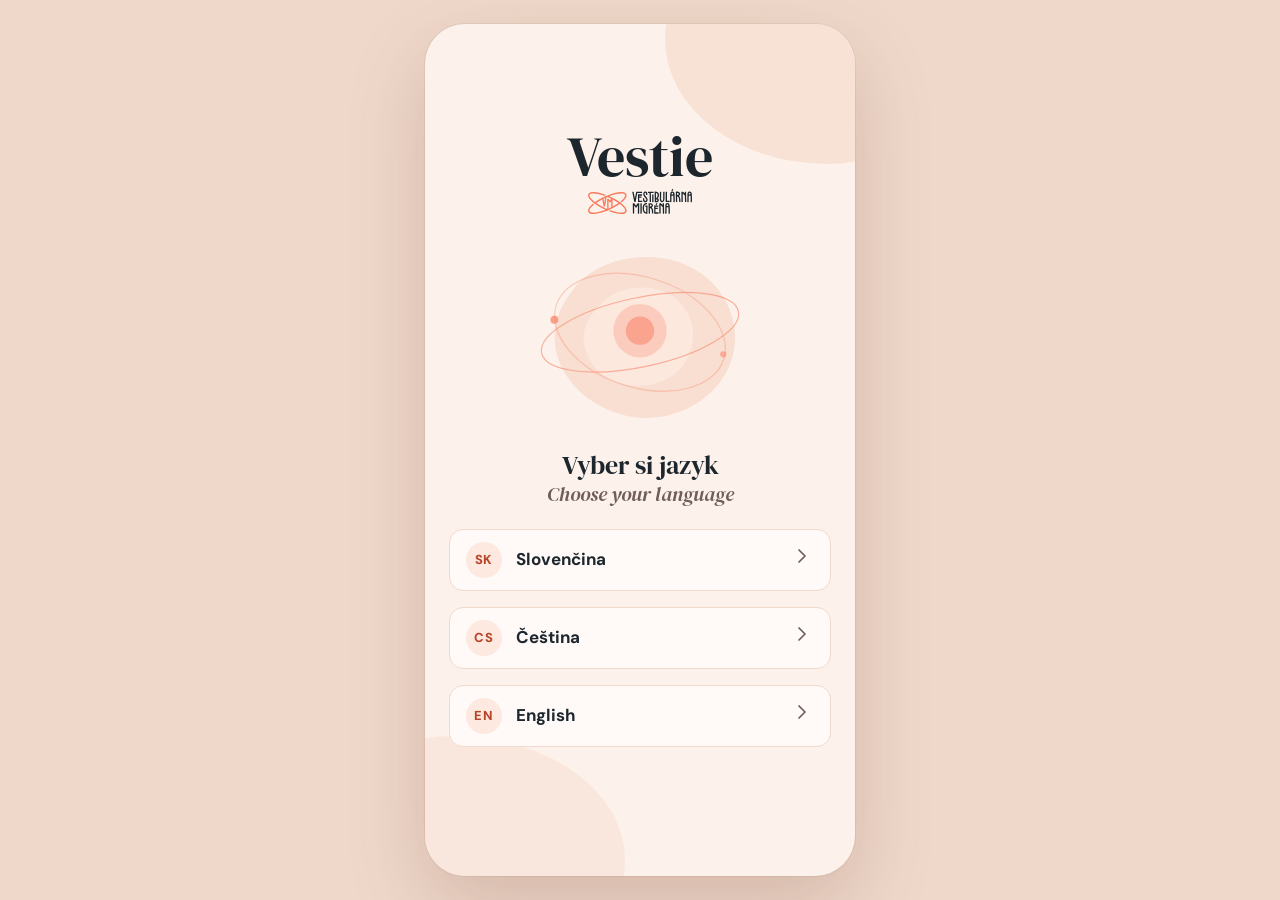
==== commit 47174562: "Náhľad V2 z 31914e6" ====
--- a/index.html
+++ b/index.html
@@ -9,8 +9,8 @@
     <!-- Náhľad pre klienta nemá byť vo vyhľadávačoch -->
     <meta name="robots" content="noindex, nofollow" />
     <title>Vestie</title>
-    <script type="module" crossorigin src="./assets/index-CcMm_oyo.js"></script>
-    <link rel="stylesheet" crossorigin href="./assets/index-eD4857Ce.css">
+    <script type="module" crossorigin src="./assets/index-B0Xb4gcR.js"></script>
+    <link rel="stylesheet" crossorigin href="./assets/index-Er_jGWvx.css">
   </head>
   <body>
     <div class="device">
--- a/assets/index-Er_jGWvx.css
+++ b/assets/index-Er_jGWvx.css
@@ -0,0 +1 @@
+@font-face{font-family:DM Serif Display;font-style:normal;font-display:swap;font-weight:400;src:url(./dm-serif-display-latin-ext-400-normal-p18AlW_x.woff2)format("woff2"),url(./dm-serif-display-latin-ext-400-normal-B1toqZab.woff)format("woff");unicode-range:U+100-2BA,U+2BD-2C5,U+2C7-2CC,U+2CE-2D7,U+2DD-2FF,U+304,U+308,U+329,U+1D00-1DBF,U+1E00-1E9F,U+1EF2-1EFF,U+2020,U+20A0-20AB,U+20AD-20C0,U+2113,U+2C60-2C7F,U+A720-A7FF}@font-face{font-family:DM Serif Display;font-style:normal;font-display:swap;font-weight:400;src:url(./dm-serif-display-latin-400-normal-C5_t9oOD.woff2)format("woff2"),url(./dm-serif-display-latin-400-normal-_kVFYEpx.woff)format("woff");unicode-range:U+??,U+131,U+152-153,U+2BB-2BC,U+2C6,U+2DA,U+2DC,U+304,U+308,U+329,U+2000-206F,U+20AC,U+2122,U+2191,U+2193,U+2212,U+2215,U+FEFF,U+FFFD}@font-face{font-family:DM Serif Display;font-style:italic;font-display:swap;font-weight:400;src:url(./dm-serif-display-latin-ext-400-italic-DiLdooSn.woff2)format("woff2"),url(./dm-serif-display-latin-ext-400-italic-D6UvgSoX.woff)format("woff");unicode-range:U+100-2BA,U+2BD-2C5,U+2C7-2CC,U+2CE-2D7,U+2DD-2FF,U+304,U+308,U+329,U+1D00-1DBF,U+1E00-1E9F,U+1EF2-1EFF,U+2020,U+20A0-20AB,U+20AD-20C0,U+2113,U+2C60-2C7F,U+A720-A7FF}@font-face{font-family:DM Serif Display;font-style:italic;font-display:swap;font-weight:400;src:url(./dm-serif-display-latin-400-italic-DpcbibHm.woff2)format("woff2"),url(./dm-serif-display-latin-400-italic-BgxzcTJK.woff)format("woff");unicode-range:U+??,U+131,U+152-153,U+2BB-2BC,U+2C6,U+2DA,U+2DC,U+304,U+308,U+329,U+2000-206F,U+20AC,U+2122,U+2191,U+2193,U+2212,U+2215,U+FEFF,U+FFFD}@font-face{font-family:DM Sans Variable;font-style:normal;font-display:swap;font-weight:100 1000;src:url(./dm-sans-latin-ext-wght-normal-BOFOeGcA.woff2)format("woff2-variations");unicode-range:U+100-2BA,U+2BD-2C5,U+2C7-2CC,U+2CE-2D7,U+2DD-2FF,U+304,U+308,U+329,U+1D00-1DBF,U+1E00-1E9F,U+1EF2-1EFF,U+2020,U+20A0-20AB,U+20AD-20C0,U+2113,U+2C60-2C7F,U+A720-A7FF}@font-face{font-family:DM Sans Variable;font-style:normal;font-display:swap;font-weight:100 1000;src:url(./dm-sans-latin-wght-normal-Xz1IZZA0.woff2)format("woff2-variations");unicode-range:U+??,U+131,U+152-153,U+2BB-2BC,U+2C6,U+2DA,U+2DC,U+304,U+308,U+329,U+2000-206F,U+20AC,U+2122,U+2191,U+2193,U+2212,U+2215,U+FEFF,U+FFFD}:root{--color-page:#efd8ca;--color-bg:#fcf2eb;--color-blob:#f8dfd1;--color-surface:#fffaf7;--color-surface-tint:#fde9df;--color-border:#f0d9cd;--color-border-strong:#e2b8a5;--color-coral:#f97c5f;--color-coral-soft:#fcb7a6;--color-cta:#f97c5f;--color-cta-active:#ef6a4c;--color-cta-pressed:#b94529;--color-on-cta:#1d262d;--color-cal-episode:#fdd3c8;--color-cycle:#a3456b;--color-chart-grid:#eadfd8;--color-heat-0:#f8efe9;--color-heat-1:#fde0d5;--color-heat-2:#fcb7a6;--color-heat-3:#f97c5f;--color-logo-mark:#f97c5f;--color-logo-word:#1d262d;--color-text:#1d262d;--color-text-muted:#6f5d57;--color-placeholder:#a08a83;--color-danger:#a8321f;--color-focus:#1d262d;--color-overlay:#1d262d73;--font-serif:"DM Serif Display", Georgia, "Times New Roman", serif;--font-sans:"DM Sans Variable", system-ui, -apple-system, "Segoe UI", Roboto, sans-serif;--text-xs:.8125rem;--text-sm:.9375rem;--text-md:1.0625rem;--text-lg:1.25rem;--text-xl:1.625rem;--text-2xl:2rem;--text-3xl:2.375rem;--logo-name-size:2.75rem;--logo-name-size-large:3.5rem;--logo-brand-width:88px;--logo-brand-width-large:104px;--logo-partner-height:28px;--select-arrow:url("data:image/svg+xml,%3Csvg xmlns='http://www.w3.org/2000/svg' viewBox='0 0 24 24' fill='none' stroke='%231d262d' stroke-width='2' stroke-linecap='round' stroke-linejoin='round'%3E%3Cpath d='m6 9 6 6 6-6'/%3E%3C/svg%3E");--select-arrow-size:20px;--space-1:4px;--space-2:8px;--space-3:12px;--space-4:16px;--space-5:20px;--space-6:24px;--space-8:32px;--space-10:40px;--radius-sm:10px;--radius-md:14px;--radius-lg:18px;--radius-xl:28px;--radius-pill:999px;--shadow-card:0 1px 2px #6e3c2814;--shadow-cta:0 6px 16px #f97c5f59;--shadow-float:0 12px 32px #4623142e;--tap:52px;--app-width:430px;--gutter:24px;--duration:.16s;--safe-top:env(safe-area-inset-top,0px);--safe-bottom:env(safe-area-inset-bottom,0px);--lightningcss-light:initial;--lightningcss-dark: ;color-scheme:light;--color-field:#fff;--color-on-accent:#fff;--color-chip-neutral:#f3e7e1;--color-row-hover:#fde9df80;--color-focus-ring:#f97c5f52;--color-toast-bg:#1d262d;--color-toast-text:#fff;--color-toast-action:#ffd2c4;--color-toast-action-bg:#ffffff1f;--color-paper:#fff;--color-paper-text:#1d262d;--color-paper-note:#f6f1ee;--color-paper-line:#ece3de}:root[data-theme=dark]{--lightningcss-light: ;--lightningcss-dark:initial;color-scheme:dark;--color-page:#141b20;--color-bg:#1d262d;--color-blob:#232e36;--color-surface:#242f37;--color-surface-tint:#2e3a44;--color-border:#35434d;--color-border-strong:#4d5d68;--color-coral:#f97c5f;--color-coral-soft:#8a4d43;--color-cta:#f97c5f;--color-cta-active:#fb957c;--color-cta-pressed:#fba792;--color-on-cta:#1d262d;--color-cal-episode:#5f403c;--color-cycle:#e48db3;--color-chart-grid:#35434d;--color-heat-0:#27323a;--color-heat-1:#4a3a3a;--color-heat-2:#8a4d43;--color-heat-3:#f97c5f;--color-logo-word:#f4ebe6;--select-arrow:url("data:image/svg+xml,%3Csvg xmlns='http://www.w3.org/2000/svg' viewBox='0 0 24 24' fill='none' stroke='%23f4ebe6' stroke-width='2' stroke-linecap='round' stroke-linejoin='round'%3E%3Cpath d='m6 9 6 6 6-6'/%3E%3C/svg%3E");--color-text:#f4ebe6;--color-text-muted:#c6bdb6;--color-placeholder:#959ca3;--color-danger:#ff9584;--color-focus:#f4ebe6;--color-overlay:#0009;--shadow-card:0 1px 2px #00000059;--shadow-cta:0 6px 16px #00000059;--shadow-float:0 12px 32px #00000080;--color-field:#1a2329;--color-on-accent:#1d262d;--color-chip-neutral:#35434d;--color-row-hover:#ffffff0a;--color-focus-ring:#f97c5f59;--color-toast-bg:#f4ebe6;--color-toast-text:#1d262d;--color-toast-action:#b94529;--color-toast-action-bg:#00000014}.report-doc{--lightningcss-light:initial;--lightningcss-dark: ;color-scheme:light;--color-text:#1d262d;--color-text-muted:#6f5d57;--color-coral-soft:#fcb7a6;--color-cta-pressed:#b94529;--color-surface-tint:#fde9df}*,:before,:after{box-sizing:border-box}html,body{height:100%;margin:0}body{background:var(--color-page);color:var(--color-text);font-family:var(--font-sans);font-size:var(--text-md);-webkit-font-smoothing:antialiased;-webkit-tap-highlight-color:transparent;-webkit-text-size-adjust:100%;-moz-text-size-adjust:100%;text-size-adjust:100%;line-height:1.5}h1,h2,h3{text-wrap:balance;margin:0;font-weight:700;line-height:1.25}p{text-wrap:pretty;margin:0}ul,ol{margin:0;padding:0;list-style:none}button,input,select,textarea{font:inherit;color:inherit}button{cursor:pointer}a{color:inherit}:focus-visible{outline:3px solid var(--color-focus);outline-offset:2px}[hidden]{display:none!important}.visually-hidden{clip:rect(0 0 0 0);white-space:nowrap;border:0;width:1px;height:1px;margin:-1px;padding:0;overflow:hidden;position:absolute!important}@media (prefers-reduced-motion:reduce){*,:before,:after{scroll-behavior:auto!important;transition:none!important;animation:none!important}}.reduce-motion *,.reduce-motion :before,.reduce-motion :after{scroll-behavior:auto!important;transition:none!important;animation:none!important}.device{background:var(--color-bg);flex-direction:column;width:100%;height:100dvh;margin:0 auto;display:flex;position:relative;overflow:clip}@media (width>=600px){body{min-height:100dvh;padding:var(--space-6);place-items:center;display:grid}.device{width:var(--app-width);border-radius:40px;height:min(900px,100dvh - 48px);box-shadow:0 30px 80px #5a28142e,0 0 0 1px #5a28140f}}#app{flex-direction:column;flex:1;min-height:0;display:flex;position:relative}.screen{isolation:isolate;flex-direction:column;flex:1;min-height:0;display:flex;position:relative;overflow:clip}.screen:before,.screen:after{content:"";z-index:-1;background:var(--color-blob);pointer-events:none;border-radius:50%;position:absolute}.screen:before{opacity:.8;border-radius:58% 42% 46% 54%/52% 48%;width:300px;height:260px;top:-120px;right:-110px}.screen:after{opacity:.55;border-radius:46% 54% 60% 40%/50% 44% 56% 50%;width:320px;height:280px;bottom:-140px;left:-120px}.screen__header{align-items:center;gap:var(--space-3);min-height:60px;padding:calc(var(--safe-top) + var(--space-3)) var(--space-4) var(--space-1);display:flex}.screen__body{min-height:0;padding:var(--space-2) var(--gutter) var(--space-6);overscroll-behavior:contain;flex:1;overflow-y:auto}.screen__footer{gap:var(--space-2);padding:var(--space-3) var(--gutter) calc(var(--safe-bottom) + var(--space-5));flex-direction:column;display:flex}.screen--tab .screen__body{padding-top:calc(var(--safe-top) + var(--space-5))}.screen-title{font-family:var(--font-serif);font-size:var(--text-2xl);font-weight:400;line-height:1.1}.screen-title:focus{outline:none}.screen-lead{margin-top:var(--space-3);color:var(--color-text-muted)}.stack{gap:var(--space-4);flex-direction:column;display:flex}.section{margin-top:var(--space-8)}.section-title{margin-bottom:var(--space-3);font-size:var(--text-md);font-weight:700}.muted{color:var(--color-text-muted)}.small{font-size:var(--text-sm)}.icon{flex:none}.btn{justify-content:center;align-items:center;gap:var(--space-2);min-height:var(--tap);padding:0 var(--space-6);border-radius:var(--radius-pill);font-size:var(--text-md);text-align:center;transition:background-color var(--duration), border-color var(--duration), transform var(--duration);background:0 0;border:1.5px solid #0000;font-weight:700;line-height:1.2;text-decoration:none;display:inline-flex}.btn:active:not(:disabled){transform:scale(.98)}.btn--block{width:100%}.btn--primary{background:var(--color-cta);color:var(--color-on-cta)}.btn--primary:active:not(:disabled){background:var(--color-cta-active)}.btn--secondary{border-color:var(--color-border-strong);background:var(--color-surface-tint);color:var(--color-cta-pressed)}.btn--outline{border-color:var(--color-cta);color:var(--color-cta-pressed);background:0 0}.btn--ghost{min-height:44px;color:var(--color-text-muted);font-weight:600}.btn--danger{min-height:44px;color:var(--color-danger);font-weight:700}.btn--compact{min-height:48px;padding:0 var(--space-4);font-size:var(--text-sm)}.btn:disabled{opacity:.45;box-shadow:none;cursor:not-allowed}.btn-row{gap:var(--space-2);flex-wrap:wrap;display:flex}.btn-row>.btn{flex:140px}.card--accent .btn--secondary{background:var(--color-surface)}.icon-btn{border:1px solid var(--color-border);background:var(--color-surface);width:44px;height:44px;color:var(--color-text);border-radius:50%;flex:none;place-items:center;display:inline-grid}.pill-btn{min-height:44px;padding:0 var(--space-4);border:1.5px solid var(--color-border-strong);border-radius:var(--radius-pill);background:var(--color-surface);color:var(--color-text-muted);font-size:var(--text-sm);transition:background-color var(--duration), border-color var(--duration), color var(--duration);align-items:center;gap:6px;font-weight:700;display:inline-flex}.pill-btn:active{background:var(--color-surface-tint)}.pill-btn--accent{border-color:var(--color-cta);background:var(--color-surface-tint);color:var(--color-cta-pressed)}.pill-btn--accent:active{background:var(--color-surface)}@media (hover:hover){.pill-btn:hover{border-color:var(--color-cta);color:var(--color-cta-pressed)}}.link-btn{padding:var(--space-1) 0;color:var(--color-cta-pressed);text-underline-offset:3px;background:0 0;border:0;font-weight:700;text-decoration:underline}.topbar__spacer{flex:none;width:44px}.progress{flex:1;justify-content:center;gap:6px;display:flex}.progress__seg{background:var(--color-border-strong);opacity:.6;border-radius:2px;flex:0 26px;min-width:8px;height:4px}.progress__seg.is-done{background:var(--color-coral);opacity:1}.options{border:0;flex-direction:column;gap:10px;margin:0;padding:0;display:flex}.option{min-height:58px;padding:var(--space-3) var(--space-4);border:1.5px solid var(--color-border);border-radius:var(--radius-md);background:var(--color-surface);cursor:pointer;transition:border-color var(--duration), background-color var(--duration);align-items:center;gap:14px;display:flex;position:relative}.option input{opacity:0;cursor:pointer;margin:0;position:absolute;inset:0}.option:has(input:focus-visible){outline:3px solid var(--color-focus);outline-offset:2px}.option__control{border:2px solid var(--color-border-strong);background:var(--color-field);width:24px;height:24px;color:var(--color-on-accent);border-radius:7px;flex:none;place-items:center;display:grid}.option--radio .option__control{border-radius:50%}.option__control .icon{opacity:0}.option__label{font-weight:600;line-height:1.3}.option__end{color:var(--color-text-muted);margin-left:auto}.option:has(input:checked){border-color:var(--color-coral);background:var(--color-surface-tint)}.option:has(input:checked) .option__control{border-color:var(--color-coral);background:var(--color-coral)}.option:has(input:checked) .option__control .icon{opacity:1}.choice{width:100%;min-height:60px;padding:var(--space-3) var(--space-4);border:1.5px solid var(--color-border);border-radius:var(--radius-md);background:var(--color-surface);text-align:left;align-items:center;gap:14px;font-weight:700;display:flex}.choice:active{border-color:var(--color-coral);background:var(--color-surface-tint)}.choice__badge{background:var(--color-surface-tint);width:36px;height:36px;color:var(--color-cta-pressed);font-size:var(--text-xs);letter-spacing:.04em;border-radius:50%;flex:none;place-items:center;font-weight:800;display:grid}.choice__end{color:var(--color-text-muted);margin-left:auto}.segmented{border:1px solid var(--color-border);border-radius:var(--radius-md);background:var(--color-surface-tint);gap:4px;margin:0;padding:4px;display:flex}.segmented__item{flex:auto;min-width:0;position:relative}.segmented__item input{opacity:0;cursor:pointer;margin:0;position:absolute;inset:0}.segmented__item span{min-height:44px;padding:var(--space-1) var(--space-2);border-radius:var(--radius-sm);color:var(--color-text-muted);font-size:var(--text-sm);text-align:center;justify-content:center;align-items:center;gap:6px;font-weight:700;line-height:1.2;display:flex}.segmented__item input:checked+span{background:var(--color-surface);color:var(--color-text);box-shadow:var(--shadow-card)}.segmented__item input:focus-visible+span{outline:3px solid var(--color-focus);outline-offset:1px}.field{border:0;flex-direction:column;gap:6px;margin:0;padding:0;display:flex}.field__label{font-size:var(--text-sm);font-weight:700}.field__optional{color:var(--color-text-muted);font-weight:400}.field__input{width:100%;min-height:var(--tap);padding:var(--space-3) var(--space-4);border:1.5px solid var(--color-border-strong);border-radius:var(--radius-md);background:var(--color-field);font-size:var(--text-md)}.field__input::placeholder{color:var(--color-placeholder)}.field__input:focus{border-color:var(--color-coral);box-shadow:0 0 0 3px var(--color-focus-ring);outline:none}textarea.field__input{resize:vertical;min-height:96px}select.field__input{appearance:none;padding-right:calc(var(--space-4) + var(--select-arrow-size) + var(--space-3));background-image:var(--select-arrow);background-repeat:no-repeat;background-position:right var(--space-4) center;background-size:var(--select-arrow-size);text-overflow:ellipsis;cursor:pointer}.field__hint{color:var(--color-text-muted);font-size:var(--text-sm)}.field__error{color:var(--color-danger);font-size:var(--text-sm);font-weight:700}.switch{appearance:none;border:1.5px solid var(--color-border-strong);border-radius:var(--radius-pill);background:var(--color-field);cursor:pointer;width:52px;height:32px;transition:background-color var(--duration);flex:none;margin:0;position:relative}.switch:after{content:"";background:var(--color-border-strong);width:23px;height:23px;transition:transform var(--duration);border-radius:50%;position:absolute;top:3px;left:3px}.switch:checked{border-color:var(--color-coral);background:var(--color-coral)}.switch:checked:after{background:var(--color-on-accent);transform:translate(20px)}.card{padding:var(--space-5);border:1px solid var(--color-border);border-radius:var(--radius-lg);background:var(--color-surface)}.card--accent{border:1.5px solid var(--color-coral-soft);background:var(--color-surface-tint)}.card__title{font-family:var(--font-serif);font-size:var(--text-lg);font-weight:400}.list{border:1px solid var(--color-border);border-radius:var(--radius-lg);background:var(--color-surface);overflow:hidden}.list__row{align-items:center;gap:var(--space-3);width:100%;min-height:60px;padding:var(--space-3) var(--space-4);text-align:left;background:0 0;border:0;text-decoration:none;display:flex}.list__row+.list__row{border-top:1px solid var(--color-border)}.list__row>.icon:first-child{color:var(--color-coral)}.list__label{flex:1;font-weight:600}.list__text{flex-direction:column;flex:1;gap:2px;display:flex}.list__hint{color:var(--color-text-muted);font-size:var(--text-sm);line-height:1.4}.list__chip{margin-top:var(--space-1)}.list__value{color:var(--color-text-muted);font-size:var(--text-sm)}.chip{border-radius:var(--radius-pill);background:var(--color-surface-tint);color:var(--color-cta-pressed);font-size:var(--text-xs);letter-spacing:.02em;white-space:nowrap;align-items:center;gap:6px;padding:3px 10px;font-weight:800;display:inline-flex}.chip--live:before{content:"";background:var(--color-coral);border-radius:50%;width:8px;height:8px}.chip--neutral{background:var(--color-chip-neutral);color:var(--color-text-muted)}.icon-badge{background:var(--color-surface-tint);width:44px;height:44px;color:var(--color-coral);border-radius:50%;flex:none;place-items:center;display:grid}.icon-badge--lg{width:72px;height:72px}.tabbar{z-index:2;padding:6px 4px calc(var(--safe-bottom) + 6px);border-top:1px solid var(--color-border);background:var(--color-surface);grid-template-columns:1fr 1fr auto 1fr 1fr;align-items:end;display:grid;position:relative}.tabbar__item{min-height:56px;color:var(--color-text-muted);flex-direction:column;align-items:center;gap:3px;padding:6px 0 4px;font-size:.75rem;font-weight:600;text-decoration:none;display:flex}.tabbar__icon{border-radius:var(--radius-pill);place-items:center;width:52px;height:30px;display:grid}.tabbar__item[aria-current=page]{color:var(--color-cta-pressed);font-weight:800}.tabbar__item[aria-current=page] .tabbar__icon{background:var(--color-surface-tint)}.tabbar__fab{min-width:76px;color:var(--color-cta-pressed);font:inherit;white-space:nowrap;background:0 0;border:0;flex-direction:column;align-items:center;gap:4px;margin-top:-30px;padding:0 2px 4px;font-size:.75rem;font-weight:800;text-decoration:none;display:flex}.tabbar__fab-circle{border:2.5px solid var(--color-cta);background:var(--color-cta);width:64px;height:64px;color:var(--color-on-cta);box-shadow:0 0 0 5px var(--color-surface), var(--shadow-cta);transition:background-color var(--duration);border-radius:50%;place-items:center;display:grid}.tabbar__fab:not(.tabbar__fab--live) .icon{fill:currentColor;margin-left:3px}.tabbar__fab:active .tabbar__fab-circle{background:var(--color-cta-active)}.tabbar__fab--live .tabbar__fab-circle{background:var(--color-surface-tint);color:var(--color-cta-pressed)}.tabbar__fab--live:active .tabbar__fab-circle{background:var(--color-surface)}.screen:has(>.tabbar)>.screen__body{padding-bottom:calc(var(--space-6) + 30px)}.tab-title{justify-content:space-between;align-items:center;gap:var(--space-3);display:flex}.logo{align-items:center;gap:var(--space-1);flex-direction:column;width:fit-content;display:flex}.logo__name{font-family:var(--font-serif);font-size:var(--logo-name-size);color:var(--color-logo-word);line-height:1}.logo--large .logo__name{font-size:var(--logo-name-size-large)}.logo__svg{width:var(--logo-brand-width);max-width:100%;height:auto;display:block}.logo--large .logo__svg{width:var(--logo-brand-width-large)}.logo__mark{fill:var(--color-logo-mark)}.logo__word{fill:var(--color-logo-word)}.illustration{width:100%;max-width:280px;height:auto;margin:0 auto;display:block}.toast-region{right:var(--space-4);bottom:calc(var(--safe-bottom) + 92px);left:var(--space-4);z-index:50;gap:var(--space-2);pointer-events:none;flex-direction:column;display:flex;position:absolute}.device:has(.tabbar) .toast-region{bottom:calc(var(--safe-bottom) + 116px)}.device:has(.screen__footer) .toast-region{top:calc(var(--safe-top) + var(--space-3));bottom:auto}.toast{align-items:center;gap:var(--space-3);min-height:52px;padding:var(--space-2) var(--space-2) var(--space-2) var(--space-4);border-radius:var(--radius-md);background:var(--color-toast-bg);color:var(--color-toast-text);box-shadow:var(--shadow-float);pointer-events:auto;font-weight:600;display:flex}.toast__action{min-height:40px;padding:0 var(--space-3);border-radius:var(--radius-sm);background:var(--color-toast-action-bg);color:var(--color-toast-action);border:0;margin-left:auto;font-weight:800}.option:active,.list__row:is(a,button,label):active,.entry:active{background:var(--color-surface-tint)}.entry,.list__row,.tabbar__item,.icon-btn,.choice{transition:background-color var(--duration), border-color var(--duration), color var(--duration)}@media (hover:hover){.btn--primary:hover:not(:disabled){background:var(--color-cta-active)}.btn--secondary:hover:not(:disabled),.btn--outline:hover:not(:disabled){border-color:var(--color-cta)}.btn--ghost:hover:not(:disabled),.btn--danger:hover:not(:disabled),.link-btn:hover{text-underline-offset:3px;text-decoration:underline}.option:hover,.choice:hover,.icon-btn:hover{border-color:var(--color-coral-soft)}.entry:hover,.list__row:is(a,button,label):hover{background:var(--color-row-hover)}.tabbar__item:hover{color:var(--color-text)}.tabbar__fab:not(.tabbar__fab--live):hover .tabbar__fab-circle{background:var(--color-cta-active)}.tabbar__fab--live:hover .tabbar__fab-circle{background:var(--color-surface)}}.dialog{width:calc(100% - 32px);max-width:360px;padding:var(--space-6);border-radius:var(--radius-xl);background:var(--color-surface);color:var(--color-text);box-shadow:var(--shadow-float);border:0}.dialog::backdrop{background:var(--color-overlay)}.dialog__title{font-family:var(--font-serif);font-size:var(--text-xl);font-weight:400}.dialog__text{margin-top:var(--space-3);color:var(--color-text-muted)}.dialog__actions{gap:var(--space-2);margin-top:var(--space-6);flex-direction:column;display:flex}.screen--language .screen__body{padding-top:calc(var(--safe-top) + var(--space-6));flex-direction:column;display:flex}.language{justify-content:center;gap:var(--space-6);padding-bottom:var(--space-6);text-align:center;flex-direction:column;flex:1;display:flex}.language .logo{align-self:center}.language__title{gap:var(--space-1);font-size:var(--text-xl);flex-direction:column;display:flex}.language__alt{color:var(--color-text-muted);font-size:var(--text-lg);font-style:italic}.welcome{gap:var(--space-2);flex-direction:column;display:flex}.welcome__title{margin-top:var(--space-8);font-size:var(--text-3xl)}.welcome .illustration,.step-options,.screen-lead+.illustration{margin-top:var(--space-6)}.disclaimer{align-items:flex-start;gap:var(--space-2);margin-top:var(--space-6);color:var(--color-text-muted);font-size:var(--text-sm);display:flex}.disclaimer .icon{color:var(--color-coral);margin-top:1px}.info-note{align-items:flex-start;gap:var(--space-2);margin-top:var(--space-4);padding:var(--space-3) var(--space-4);border:1px solid var(--color-border);border-radius:var(--radius-lg);background:var(--color-surface);font-size:var(--text-sm);line-height:1.45;display:flex}.info-note .icon{color:var(--color-coral);flex:none;margin-top:1px}.backup-status{align-items:center;gap:var(--space-2);margin-top:var(--space-4);font-weight:700;display:flex}.backup-status .icon{color:var(--color-coral);flex:none}.backup-card{gap:var(--space-2);margin-top:var(--space-6);flex-direction:column;display:flex}.backup-card__head{align-items:center;gap:var(--space-2);display:flex}.backup-card__head .icon{color:var(--color-coral);flex:none}.med-list{margin-top:var(--space-6);border:1px solid var(--color-border);border-radius:var(--radius-lg);background:var(--color-surface);overflow:hidden}.med{align-items:center;gap:var(--space-3);padding:var(--space-3) var(--space-3) var(--space-3) var(--space-4);display:flex}.med+.med{border-top:1px solid var(--color-border)}.med__main{flex-direction:column;flex:1;min-width:0;display:flex}.med__name{overflow-wrap:anywhere;font-weight:700}.med__meta{color:var(--color-text-muted);font-size:var(--text-sm)}.form-stack{gap:var(--space-5);margin-top:var(--space-6);flex-direction:column;display:flex}.form-stack .disclaimer{margin-top:0}.reminder-extra{gap:var(--space-3);margin-top:var(--space-5);flex-direction:column;display:none}.screen:has(input[name=reminder][value=yes]:checked) .reminder-extra{display:flex}.today-header{align-items:center;gap:0 var(--space-3);margin-bottom:var(--space-6);grid-template-columns:minmax(0,1fr) auto;display:grid}.today-header .today-date{grid-column:1/-1}.today-title{font-size:1.75rem}.today-date{margin-top:var(--space-1);color:var(--color-text-muted);font-size:var(--text-sm);font-weight:600}.community__lead{margin-bottom:var(--space-4);color:var(--color-text-muted)}.community__ext{color:var(--color-text-muted);flex:none;display:flex}.community-web{margin-top:var(--space-6)}.community-web__title{margin-bottom:var(--space-1);font-size:var(--text-md)}.community-web__link{min-height:44px;color:var(--color-cta-pressed);text-underline-offset:4px;overflow-wrap:anywhere;align-items:center;gap:6px;font-weight:700;text-decoration:underline;text-decoration-thickness:1.5px;display:inline-flex}.feeling{gap:var(--space-4);text-align:center;flex-direction:column;display:flex}.feeling .illustration{margin:calc(var(--space-2) * -1) auto}.sym-chips{justify-content:center;gap:var(--space-2);flex-wrap:wrap;display:flex}.sym-chip{border:1px solid var(--color-border-strong);border-radius:var(--radius-pill);background:var(--color-surface-tint);font-size:var(--text-sm);padding:6px 12px;font-weight:600}.sym-chip strong{color:var(--color-cta-pressed);font-weight:800}.episode-live{gap:var(--space-3);margin-bottom:var(--space-4);flex-direction:column;display:flex}.episode-live__head{justify-content:space-between;align-items:center;gap:var(--space-2);display:flex}.tiles{border:1px solid var(--color-border);border-radius:var(--radius-lg);background:var(--color-surface);grid-auto-columns:minmax(0,1fr);grid-auto-flow:column;display:grid;overflow:hidden}.tile{gap:var(--space-1);min-width:0;padding:var(--space-3);flex-direction:column;display:flex}.tile+.tile{border-left:1px solid var(--color-border)}.tile--link{color:inherit;transition:background-color var(--duration);text-decoration:none}.tile--link:active{background:var(--color-surface-tint)}@media (hover:hover){.tile--link:hover{background:var(--color-row-hover)}}.tiles+.entries,.tiles+.empty{margin-top:var(--space-3)}.cal-detail__actions{gap:var(--space-2);flex-direction:column;display:flex}.tile__label{color:var(--color-text-muted);font-size:var(--text-xs);align-items:center;gap:6px;font-weight:600;display:flex}.tile__label .icon{color:var(--color-coral)}.tile__value{font-size:var(--text-sm);overflow-wrap:break-word;-webkit-hyphens:auto;hyphens:auto;font-weight:700;line-height:1.3}.tile__value--empty{color:var(--color-text-muted);font-weight:500}.tile--with-add{align-content:start;column-gap:var(--space-1);grid-template-columns:minmax(0,1fr) auto;display:grid}@media (width<=359px){.tile--with-add{padding-right:var(--space-2);padding-left:10px}}.tile--with-add .tile__label,.tile--with-add .tile__value{grid-column:1}.tile__add{border:1.5px solid var(--color-cta);background:var(--color-surface-tint);width:44px;height:44px;color:var(--color-cta-pressed);transition:background-color var(--duration);border-radius:50%;grid-area:1/2/span 2;align-self:center;place-items:center;margin-right:-2px;display:grid}.tile__add:active{background:var(--color-surface)}@media (hover:hover){.tile__add:hover{background:var(--color-surface)}}.entries{border:1px solid var(--color-border);border-radius:var(--radius-lg);background:var(--color-surface);overflow:hidden}.entries>li+li{border-top:1px solid var(--color-border)}.entry{align-items:center;gap:var(--space-3);min-height:64px;padding:var(--space-3) var(--space-4);text-decoration:none;display:flex}.entry>.icon:first-child{color:var(--color-coral)}.entry__main{flex-direction:column;flex:1;min-width:0;display:flex}.entry__title{align-items:center;gap:4px var(--space-2);flex-wrap:wrap;font-weight:700;display:flex}.entry__meta{color:var(--color-text-muted);font-size:var(--text-sm)}.entry>.icon:last-child,.empty{color:var(--color-text-muted)}.episode-started{align-items:center;gap:var(--space-4);padding-top:var(--space-6);text-align:center;flex-direction:column;display:flex}.big-time{align-items:center;gap:var(--space-1);font-family:var(--font-serif);flex-direction:column;font-size:3.25rem;line-height:1;display:flex}.big-time__label{color:var(--color-text-muted);font-family:var(--font-sans);font-size:var(--text-sm);letter-spacing:.08em;text-transform:uppercase;font-weight:700}.mistake{justify-content:center;align-items:center;gap:var(--space-1) var(--space-2);margin-top:var(--space-2);color:var(--color-text-muted);font-size:var(--text-sm);flex-wrap:wrap;display:flex}.episode-head{align-items:center;gap:var(--space-3);flex-wrap:wrap;display:flex}.facts{margin:var(--space-6) 0 0}.fact{justify-content:space-between;gap:var(--space-4);padding:var(--space-4) 0;border-bottom:1px solid var(--color-border);display:flex}.fact dt{color:var(--color-text-muted)}.fact dd{text-align:right;margin:0;font-weight:700}.summary-list{border:1px solid var(--color-border);border-radius:var(--radius-lg);background:var(--color-surface);margin:0;overflow:hidden}.summary-row{padding:var(--space-3) var(--space-4);display:block}.summary-row+.summary-row,.summary-list>li+li{border-top:1px solid var(--color-border)}.summary-row__label{color:var(--color-text-muted);font-size:var(--text-sm);font-weight:600;display:block}.summary-row__value{overflow-wrap:break-word;margin:0;font-weight:600;display:block}.summary-row--edit{align-items:center;gap:var(--space-3);text-align:left;width:100%;min-height:64px;transition:background-color var(--duration);background:0 0;border:0;display:flex}.summary-row__text{flex-direction:column;flex:1;gap:2px;min-width:0;display:flex}.summary-row__edit{background:var(--color-surface-tint);width:36px;height:36px;color:var(--color-cta-pressed);border-radius:50%;flex:none;place-items:center;display:grid}.summary-row--edit:active{background:var(--color-surface-tint)}.summary-row--edit:active .summary-row__edit{background:var(--color-surface)}@media (hover:hover){.summary-row--edit:hover{background:var(--color-row-hover)}}.summary-status{margin:var(--space-4) 0 var(--space-3)}.summary-missing{margin-top:var(--space-6)}.summary-missing__list{gap:var(--space-2);flex-wrap:wrap;display:flex}.chip-btn{min-height:44px;padding:0 var(--space-4);border:1.5px dashed var(--color-border-strong);border-radius:var(--radius-pill);background:var(--color-surface);color:var(--color-text);font-size:var(--text-sm);transition:border-color var(--duration);align-items:center;gap:6px;font-weight:700;display:inline-flex}.chip-btn .icon{color:var(--color-cta-pressed)}.chip-btn:active{border-color:var(--color-coral)}@media (hover:hover){.chip-btn:hover{border-color:var(--color-coral)}}.treatment-hint{margin-top:var(--space-2);font-size:var(--text-sm);font-weight:600}.search{margin-top:var(--space-5);position:relative}.search>.icon{color:var(--color-text-muted);pointer-events:none;position:absolute;top:50%;left:14px;transform:translateY(-50%)}.search__input{padding-left:44px}.sym-grid{margin:var(--space-4) 0 0;border:0;grid-template-columns:repeat(2,minmax(0,1fr));gap:10px;padding:0;display:grid}.sym-tile{align-items:flex-start;gap:var(--space-2);min-height:92px;padding:var(--space-3);border:1.5px solid var(--color-border);border-radius:var(--radius-md);background:var(--color-surface);cursor:pointer;transition:border-color var(--duration), background-color var(--duration);flex-direction:column;display:flex;position:relative}.sym-cell{display:grid;position:relative}.sym-cell[hidden]{display:none}.sym-cell--info .sym-tile__label{padding-right:34px}.sym-tile__info{width:44px;height:44px;color:var(--color-cta-pressed);background:0 0;border:0;border-radius:50%;place-items:center;display:grid;position:absolute;bottom:2px;right:2px}.sym-tile__info:active{background:var(--color-surface-tint)}@media (hover:hover){.sym-tile__info:hover{background:var(--color-surface-tint)}}.sym-tile input{opacity:0;cursor:pointer;margin:0;position:absolute;inset:0}.sym-tile:has(input:focus-visible){outline:3px solid var(--color-focus);outline-offset:2px}.sym-tile__icon{background:var(--color-surface-tint);width:36px;height:36px;color:var(--color-coral);border-radius:50%;place-items:center;display:grid}.sym-tile__label{font-size:var(--text-sm);overflow-wrap:break-word;-webkit-hyphens:auto;hyphens:auto;font-weight:700;line-height:1.3}.sym-tile__check{border:2px solid var(--color-border-strong);background:var(--color-field);width:22px;height:22px;color:var(--color-on-accent);border-radius:50%;place-items:center;display:grid;position:absolute;top:10px;right:10px}.sym-tile__check .icon{opacity:0}.sym-tile:has(input:checked){border-color:var(--color-coral);background:var(--color-surface-tint)}.sym-tile:has(input:checked) .sym-tile__icon{background:var(--color-surface)}.sym-tile:has(input:checked) .sym-tile__check{border-color:var(--color-coral);background:var(--color-coral)}.sym-tile:has(input:checked) .sym-tile__check .icon{opacity:1}.sym-tile:active{background:var(--color-surface-tint)}#sym-empty{margin-top:var(--space-4)}.custom-add{margin-top:var(--space-6);flex-direction:column;gap:6px;display:flex}.custom-add__row{gap:var(--space-2);display:flex}.custom-add__row .field__input{flex:1;min-width:0}.intensity-list{gap:var(--space-3);margin-top:var(--space-6);flex-direction:column;display:flex}.intensity{align-items:center;gap:var(--space-2) var(--space-3);padding:var(--space-4);border:1px solid var(--color-border);border-radius:var(--radius-lg);background:var(--color-surface);grid-template-columns:1fr auto;display:grid}.intensity__head{align-items:center;gap:var(--space-3);min-width:0;display:flex}.intensity__icon{background:var(--color-surface-tint);width:36px;height:36px;color:var(--color-coral);border-radius:50%;flex:none;place-items:center;display:grid}.intensity__label{font-weight:700;line-height:1.3}.intensity__value{border-radius:var(--radius-pill);background:var(--color-surface-tint);color:var(--color-text);font-size:var(--text-sm);white-space:nowrap;padding:4px 12px;font-weight:800}.intensity.is-unset .intensity__value{background:var(--color-chip-neutral);color:var(--color-text-muted);font-weight:600}.intensity .range,.intensity__scale{grid-column:1/-1}.intensity__scale{color:var(--color-text-muted);font-size:var(--text-xs);justify-content:space-between;margin-top:-6px;display:flex}.intensity__actions{grid-column:1/-1;justify-content:flex-end;display:flex}.range{width:100%;height:44px;accent-color:var(--color-coral);cursor:pointer;background:0 0;margin:0}.intensity.is-unset .range{opacity:.45;filter:grayscale()}.when-summary{justify-content:space-between;align-items:center;gap:var(--space-1) var(--space-3);min-height:52px;padding:var(--space-2) var(--space-4);border:1px solid var(--color-border);border-radius:var(--radius-md);background:var(--color-surface);flex-wrap:wrap;font-weight:600;display:flex}.when-summary .link-btn{min-height:44px}.field-row{gap:var(--space-3);grid-template-columns:repeat(auto-fit,minmax(min(100%,150px),1fr));display:grid}.form-section{gap:var(--space-4);margin:var(--space-6) 0 0;border:0;flex-direction:column;padding:0;display:flex}.form-section>legend{margin-bottom:var(--space-3);padding:0}.sym-rows{gap:var(--space-2);margin-top:var(--space-5);flex-direction:column;display:flex}.sym-row{align-items:center;gap:var(--space-3);padding:var(--space-3);border:1px solid var(--color-border);border-radius:var(--radius-md);background:var(--color-surface);display:flex}.sym-row__label{flex:1;min-width:0;font-weight:700}.sym-row__value{white-space:nowrap;font-weight:700}.note-text{white-space:pre-line}.cal-head{justify-content:space-between;align-items:center;gap:var(--space-3);margin-top:var(--space-4);display:flex}.cal-head__title{font-family:var(--font-serif);font-size:var(--text-lg);text-align:center;font-weight:400}.cal-today-link{margin:var(--space-1) auto 0;display:block}.cal{margin-top:var(--space-3);padding:var(--space-3) var(--space-1) var(--space-2);border:1px solid var(--color-border);border-radius:var(--radius-lg);background:var(--color-surface);box-shadow:var(--shadow-card)}.cal-weekdays,.cal-grid{grid-template-columns:repeat(7,minmax(0,1fr));gap:2px;display:grid}.cal-weekdays span{color:var(--color-text-muted);font-size:var(--text-xs);text-align:center;padding-bottom:6px;font-weight:700}.cal-day{min-height:50px;color:var(--color-text);font-size:var(--text-sm);transition:border-color var(--duration);background:0 0;border:1.5px solid #0000;border-radius:12px;flex-direction:column;align-items:center;gap:3px;padding:7px 0 6px;font-weight:600;display:flex;position:relative}.cal-day--outside{color:var(--color-placeholder)}.cal-day--episode{border-color:var(--color-coral);background:var(--color-cal-episode)}.cal-day--today .cal-day__num{color:var(--color-cta-pressed);text-underline-offset:3px;font-weight:800;text-decoration:underline}.cal-day--selected{border-color:var(--color-text);box-shadow:inset 0 0 0 1px var(--color-text)}.cal-day__marks{align-items:center;gap:2px;height:6px;display:flex}.cal-dot{background:var(--color-text);border-radius:50%;width:6px;height:6px}.cal-period{background:var(--color-cycle);border-radius:2px;height:3px;position:absolute;bottom:3px;left:28%;right:28%}.cal-period--legend{width:16px;display:inline-block;position:static}@media (hover:hover){.cal-day:hover:not(.cal-day--selected,.cal-day--episode){border-color:var(--color-coral-soft)}}.cal-legend{gap:var(--space-2) var(--space-5);margin-top:var(--space-3);color:var(--color-text-muted);font-size:var(--text-sm);flex-wrap:wrap;display:flex}.cal-legend li{align-items:center;gap:var(--space-2);display:flex}.cal-legend__mark{flex:none;place-items:center;width:20px;height:20px;display:inline-grid}.cal-legend__mark--episode{border:1.5px solid var(--color-coral);background:var(--color-cal-episode);border-radius:6px}.cal-period-toggle,.cal-detail__actions{margin-top:var(--space-3)}.insights-period{margin-top:var(--space-4)}.card>.card__title+*{margin-top:var(--space-3)}.stats{border:1px solid var(--color-border);border-radius:var(--radius-lg);background:var(--color-surface);grid-template-columns:repeat(2,minmax(0,1fr));display:grid;overflow:hidden}.stat{padding:var(--space-4);flex-direction:column;gap:2px;display:flex}.stat:nth-child(2n){border-left:1px solid var(--color-border)}.stat:nth-child(n+3){border-top:1px solid var(--color-border)}.stat__value{font-family:var(--font-serif);font-size:var(--text-xl);line-height:1.1}.stat__value--empty{color:var(--color-text-muted);font-family:var(--font-sans);font-size:var(--text-sm);font-weight:700}.stat__label{color:var(--color-text-muted);font-size:var(--text-sm);line-height:1.3}.bars{gap:var(--space-3);margin-top:var(--space-3);flex-direction:column;display:flex}.bars__row{gap:4px var(--space-3);grid-template-columns:1fr auto;display:grid}.bars__label{font-size:var(--text-sm);font-weight:600}.bars__value{font-size:var(--text-sm);font-weight:800}.bars__track{background:var(--color-border);border-radius:4px;grid-column:1/-1;height:8px}.bars__fill{background:var(--color-coral);border-radius:4px;height:100%;display:block}.med-stats{gap:var(--space-3);flex-direction:column;display:flex}.med-stats__row{gap:2px var(--space-3);grid-template-columns:1fr auto;display:grid}.med-stats__name{text-underline-offset:3px;font-weight:700}.med-stats__count{font-weight:800}.med-stats__effects{color:var(--color-text-muted);font-size:var(--text-sm);grid-column:1/-1}.report-custom{margin-top:var(--space-4);display:none}.screen:has(input[name=range][value=custom]:checked) .report-custom{display:grid}.report-hint{color:var(--color-text-muted);font-size:var(--text-sm)}.report-doc{margin-top:var(--space-3);padding:var(--space-5);border:1px solid var(--color-border);border-radius:var(--radius-md);background:var(--color-paper);color:var(--color-paper-text);font-size:var(--text-sm)}.report-doc section{margin-top:var(--space-5);break-inside:avoid}.report-doc h3{margin-bottom:var(--space-2);font-size:var(--text-md)}.report-doc__app{color:var(--color-cta-pressed);font-size:var(--text-xs);letter-spacing:.08em;text-transform:uppercase;font-weight:800}.report-doc__title{margin-top:var(--space-1);font-size:var(--text-xl)}.report-meta{gap:var(--space-1) var(--space-5);margin:var(--space-3) 0 0;flex-wrap:wrap;display:flex}.report-meta dt{color:var(--color-text-muted);font-size:var(--text-xs)}.report-meta dd{margin:0;font-weight:700}.report-disclaimer,.report-warning{margin-top:var(--space-3);padding:var(--space-2) var(--space-3);border-radius:var(--radius-sm);font-size:var(--text-xs)}.report-disclaimer{background:var(--color-paper-note)}.report-warning{border:1px solid var(--color-coral-soft);background:var(--color-surface-tint);font-weight:700}.report-table{border-collapse:collapse;width:100%}.report-table th,.report-table td{border-bottom:1px solid var(--color-paper-line);text-align:left;vertical-align:top;padding:6px 8px 6px 0}.report-table th{color:var(--color-text-muted);font-size:var(--text-xs);font-weight:700}.report-table .num{text-align:right;white-space:nowrap;font-weight:700}.report-table--timeline td:first-child{white-space:nowrap}.report-sub,.report-none{color:var(--color-text-muted)}.report-notes li+li{margin-top:var(--space-1)}@media print{@page{size:A4;margin:16mm}html,body,.device,#app,.screen,.screen__body{width:auto;height:auto;min-height:0;box-shadow:none;background:#fff;border-radius:0;margin:0;padding:0;display:block;overflow:visible}.screen:before,.screen:after,.screen__header,.screen__footer,.tabbar,.toast-region,.report-hint{display:none!important}.report-doc{border:0;margin:0;padding:0;font-size:11pt}}.facts-list{gap:var(--space-3);margin-top:var(--space-5);flex-direction:column;display:flex}.facts-list li{align-items:flex-start;gap:var(--space-3);display:flex}.facts-list .icon{color:var(--color-coral);margin-top:1px}.policy section{margin-top:var(--space-6)}.policy p{white-space:pre-line}.pin-setup__prompt{margin-top:var(--space-6);text-align:center;font-weight:700}.pin{align-items:center;gap:var(--space-3);margin-top:var(--space-4);flex-direction:column;display:flex}.pin__dots{gap:14px;display:flex}.pin__dot{border:2px solid var(--color-border-strong);width:16px;height:16px;transition:background-color var(--duration), border-color var(--duration);background:0 0;border-radius:50%}.pin__dot.is-filled{border-color:var(--color-coral);background:var(--color-coral)}.pin__status{min-height:1.5em;color:var(--color-text-muted);font-size:var(--text-sm);text-align:center}.pin__status--error{color:var(--color-danger);font-weight:700}.pinpad{gap:var(--space-3) var(--space-5);grid-template-columns:repeat(3,72px);justify-content:center;display:grid}.pinpad__key{border:1.5px solid var(--color-border);background:var(--color-surface);width:72px;height:72px;font-family:var(--font-serif);font-size:var(--text-xl);transition:background-color var(--duration), border-color var(--duration);border-radius:50%;place-items:center;display:grid}.pinpad__key:active:not(:disabled){border-color:var(--color-coral);background:var(--color-surface-tint)}.pinpad__key:disabled{opacity:.45;cursor:not-allowed}.pinpad__key--icon{box-shadow:none;color:var(--color-text-muted);background:0 0;border-color:#0000}@media (hover:hover){.pinpad__key:hover:not(:disabled){border-color:var(--color-coral-soft)}}.screen--lock .screen__body{padding-top:calc(var(--safe-top) + var(--space-8));flex-direction:column;display:flex}.lock{text-align:center;flex-direction:column;flex:1;align-items:center;display:flex}.lock__title{margin-top:var(--space-6);font-size:var(--text-xl)}.lock .pin-setup__prompt{margin-top:var(--space-2);color:var(--color-text-muted);font-weight:600}.lock__forgot{margin-top:var(--space-5)}.lock__pin,.lock__moved{flex-direction:column;align-items:center;width:100%;display:flex}.lock__text{margin-top:var(--space-3);line-height:1.5}.lock__moved .info-note{text-align:left}.lock__actions{width:100%;margin-top:var(--space-6)}.pin-offer{gap:var(--space-2);flex-direction:column;display:flex}.pin-offer__head{align-items:center;gap:var(--space-2);color:var(--color-coral);display:flex}.pin-offer__head .card__title{color:var(--color-text)}.list__row.is-disabled{cursor:default;opacity:.6}.section-sm{margin-top:var(--space-4)}.form-section--tight{gap:var(--space-2);margin-top:0}.form-section--tight>legend{margin-bottom:var(--space-1)}.sym-chips--start{justify-content:flex-start}.coming{align-items:center;gap:var(--space-3);padding-top:var(--space-6);text-align:center;flex-direction:column;display:flex}.profile-section{margin-top:var(--space-6)}.profile-section h2{margin-bottom:var(--space-3);font-size:var(--text-md)}.list__row--switch{cursor:pointer}.list__row--danger,.list__row--danger>.icon:first-child{color:var(--color-danger)}.list__field{padding:var(--space-2) var(--space-4) var(--space-4)}.list__field--first{padding-top:var(--space-4);border-bottom:1px solid var(--color-border)}.list__field>.field__label{margin-bottom:6px;display:block}.plus-mark{margin-bottom:var(--space-3);color:var(--color-logo-word);font-family:var(--font-serif);font-size:var(--logo-name-size);line-height:1}.plus-mark span{color:var(--color-coral)}.plus-features{gap:var(--space-4);margin-top:var(--space-6);flex-direction:column;display:flex}.plus-feature{align-items:flex-start;gap:var(--space-3);display:flex}.plus-feature>span:last-child{flex-direction:column;min-width:0;display:flex}.plus-feature__text{color:var(--color-text-muted);font-size:var(--text-sm);line-height:1.4}.plan{flex-wrap:nowrap}.plan__text{flex-direction:column;flex:1;gap:2px;min-width:0;display:flex}.plan__name{align-items:center;gap:4px var(--space-2);flex-wrap:wrap;font-weight:700;display:flex}.plan__hint{color:var(--color-text-muted);font-size:var(--text-sm);line-height:1.3}.plan__price{text-align:right;flex:none;font-weight:800}.steps-list{gap:var(--space-3);margin:0 0 var(--space-5);padding-left:var(--space-5);line-height:1.5;list-style:decimal;display:grid}.withdraw-text{margin:0 0 var(--space-3);padding:var(--space-3) var(--space-4);border:1px solid var(--color-border);border-radius:var(--radius-lg);background:var(--color-surface);font-size:var(--text-sm);white-space:pre-line;overflow-wrap:anywhere;-webkit-user-select:text;user-select:text;line-height:1.5}.plan__per{color:var(--color-text-muted);font-size:var(--text-sm);font-weight:500;line-height:1.3;display:block}.plus-note{margin-top:var(--space-3);color:var(--color-text-muted);font-size:var(--text-xs);line-height:1.45}.plus-terms{margin:0 0 var(--space-3);color:var(--color-text);font-size:var(--text-sm);line-height:1.4}.plus-terms:empty{display:none}.plus-terms:has(+.plus-terms){margin-bottom:0}.plus-free{margin-top:var(--space-6);padding:var(--space-4);border:1px solid var(--color-border);border-radius:var(--radius-lg);background:var(--color-surface)}.plus-free .section-title{margin-bottom:var(--space-1)}.plus-demo{align-items:flex-start;gap:var(--space-2);margin-top:var(--space-4);color:var(--color-text-muted);font-size:var(--text-sm);display:flex}.plus-links{gap:var(--space-1) var(--space-4);margin-top:var(--space-5);font-size:var(--text-sm);flex-wrap:wrap;display:flex}.plus-links .link-btn{align-items:center;min-height:44px;display:inline-flex}.plus-after-badge{margin-top:var(--space-4)}.plus-title{align-items:center;gap:var(--space-2);display:flex}.plus-summary{margin-top:var(--space-4);color:var(--color-text-muted);font-size:var(--text-sm)}.plus-source{margin-top:var(--space-4);color:var(--color-text-muted);font-size:var(--text-xs)}.weather-source{align-items:center;gap:var(--space-2) var(--space-3);min-height:var(--tap);color:inherit;flex-wrap:wrap;display:inline-flex}.weather-source__logo{height:var(--logo-partner-height);width:auto;display:block}.weather-source__logo--dark,:root[data-theme=dark] .weather-source__logo--light{display:none}:root[data-theme=dark] .weather-source__logo--dark{display:block}.plus-prompt{color:inherit;text-decoration:none;display:block}.report-plus-hint{align-items:flex-start;gap:var(--space-2);min-height:44px;margin-top:var(--space-4);color:var(--color-text-muted);font-size:var(--text-sm);display:flex}.report-plus-hint .icon{color:var(--color-coral);margin-top:2px}.tiles--grid{grid-template-columns:repeat(2,minmax(0,1fr));grid-auto-flow:row}.tiles--grid .tile:nth-child(odd){border-left:0}.tiles--grid .tile:nth-child(n+3){border-top:1px solid var(--color-border)}.tile__lock{color:var(--color-text-muted);align-items:center;gap:4px;font-weight:600;display:inline-flex}.forecast-card{gap:var(--space-2);margin-top:var(--space-4);color:inherit;transition:background-color var(--duration);flex-direction:column;text-decoration:none;display:flex}.forecast-card--change{border:1.5px solid var(--color-coral-soft);background:var(--color-surface-tint)}.forecast-card__head{justify-content:space-between;align-items:center;gap:var(--space-2);flex-wrap:wrap;display:flex}.forecast-card__title{font-family:var(--font-serif);font-size:var(--text-lg)}.forecast-card__text{font-size:var(--text-sm);line-height:1.45}.level{border:1px solid var(--color-border-strong);border-radius:var(--radius-pill);background:var(--color-surface);font-size:var(--text-xs);align-items:center;gap:4px;padding:3px 10px 3px 8px;font-weight:800;line-height:1.3;display:inline-flex}.level--change{border-color:var(--color-cta);color:var(--color-cta-pressed)}.level--calm{color:var(--color-text-muted)}.weather-place{margin-top:var(--space-2);color:var(--color-text-muted);font-size:var(--text-sm);flex-wrap:wrap;align-items:center;gap:6px;font-weight:600;display:flex}.weather-place .icon{color:var(--color-coral)}.weather-now{gap:var(--space-3);margin-top:var(--space-4);flex-direction:column;display:flex}.weather-now__main{justify-content:space-between;align-items:baseline;gap:var(--space-1) var(--space-3);flex-wrap:wrap;display:flex}.weather-now__pressure{font-family:var(--font-serif);font-size:var(--text-2xl);line-height:1.1}.weather-now__change{font-size:var(--text-sm);align-items:center;gap:4px;font-weight:700;display:inline-flex}.weather-now__facts{gap:var(--space-1) var(--space-4);font-size:var(--text-sm);flex-wrap:wrap;margin:0;display:flex}.weather-now__facts>div{align-items:center;gap:6px;display:flex}.weather-now__facts dt{color:var(--color-coral);display:flex}.weather-now__facts dd{margin:0;font-weight:600}.weather-now__band{margin:calc(var(--space-2) * -1) 0 0;font-size:var(--text-sm);font-weight:700}.pressure-scale{margin-top:var(--space-3);font-size:var(--text-sm)}.pressure-scale summary{min-height:44px;color:var(--color-cta-pressed);text-underline-offset:3px;cursor:pointer;align-items:center;font-weight:700;text-decoration:underline;display:flex}.pressure-scale__list{margin:var(--space-1) 0 var(--space-3);border:1px solid var(--color-border);border-radius:var(--radius-lg);background:var(--color-surface);padding:0;list-style:none;overflow:hidden}.pressure-scale__row{justify-content:space-between;align-items:center;gap:var(--space-1) var(--space-3);padding:var(--space-3) var(--space-4);flex-wrap:wrap;display:flex}.pressure-scale__row+.pressure-scale__row{border-top:1px solid var(--color-border)}.pressure-scale__row.is-current{background:var(--color-surface-tint);font-weight:700}.pressure-scale__label{align-items:center;gap:var(--space-2);flex-wrap:wrap;display:inline-flex}.pressure-scale__now{padding:2px var(--space-2);border:1px solid var(--color-border-strong);border-radius:var(--radius-pill);background:var(--color-surface);font-size:var(--text-xs);font-weight:700}.pressure-scale__range{color:var(--color-text-muted);font-variant-numeric:tabular-nums}.weather-days{border:1px solid var(--color-border);border-radius:var(--radius-lg);background:var(--color-surface);overflow:hidden}.weather-day{align-items:center;gap:var(--space-3);min-height:60px;padding:var(--space-2) var(--space-4);display:flex}.weather-day+.weather-day{border-top:1px solid var(--color-border)}.weather-day>.icon{color:var(--color-coral)}.weather-day__main{flex-direction:column;flex:1;min-width:0;display:flex}.weather-day__name{font-weight:700}.weather-day__meta{color:var(--color-text-muted);font-size:var(--text-sm);line-height:1.3}.weather-day__pressure{font-size:var(--text-sm);text-align:right;flex-direction:column;flex:none;font-weight:700;display:flex}.weather-day__change{color:var(--color-text-muted);font-weight:600}.day-context{gap:var(--space-2);margin-bottom:var(--space-3);padding:var(--space-3) var(--space-4);border:1px solid var(--color-border);border-radius:var(--radius-md);background:var(--color-surface);font-size:var(--text-sm);flex-direction:column;display:flex}.day-context li{align-items:flex-start;gap:var(--space-2);display:flex}.day-context .icon{color:var(--color-coral);margin-top:1px}.chart{margin-top:var(--space-3)}.chart__readout{min-height:2.8em;margin-bottom:var(--space-1);font-size:var(--text-sm);font-weight:700;line-height:1.4}.chart__svg{touch-action:pan-y;width:100%;height:auto;display:block}.chart__grid{stroke:var(--color-chart-grid);stroke-width:1px}.chart__tick{fill:var(--color-text-muted);font-variant-numeric:tabular-nums;font-size:12px}.chart__today{stroke:var(--color-border-strong);stroke-width:1px}.chart__line{fill:none;stroke:var(--color-coral);stroke-width:2px;stroke-linecap:round;stroke-linejoin:round}.chart__line--forecast{stroke-dasharray:2 6}.chart__dot{fill:var(--color-text);stroke:var(--color-bg);stroke-width:2px}.chart__cross{stroke:var(--color-text-muted);stroke-width:1px}.chart__selected{fill:var(--color-coral);stroke:var(--color-bg);stroke-width:2px;pointer-events:none}.chart__hit{fill:#0000;cursor:pointer}.chart__legend{gap:var(--space-1) var(--space-4);margin-top:var(--space-2);color:var(--color-text-muted);font-size:var(--text-xs);flex-wrap:wrap;font-weight:600;display:flex}.chart__legend li{align-items:center;gap:6px;display:inline-flex}.chart__key{border-top:2px solid var(--color-coral);flex:none;width:18px;height:0;display:inline-block}.chart__key--forecast{border-top-style:dotted}.chart__key--dot{background:var(--color-text);border:0;border-radius:50%;width:10px;height:10px}.chart__table{margin-top:var(--space-3);font-size:var(--text-sm)}.chart__table summary{min-height:44px;color:var(--color-cta-pressed);text-underline-offset:3px;cursor:pointer;align-items:center;font-weight:700;text-decoration:underline;display:flex}.data-table{border-collapse:collapse;width:100%}.data-table th,.data-table td{border-bottom:1px solid var(--color-border);text-align:left;font-variant-numeric:tabular-nums;padding:8px 8px 8px 0}.data-table th{color:var(--color-text-muted);font-size:var(--text-xs);font-weight:700}.cols{touch-action:pan-y;align-items:stretch;gap:2px;display:flex}.cols__col{align-items:center;gap:var(--space-1);cursor:pointer;flex-direction:column;flex:1 1 0;min-width:0;display:flex}.cols__plot{border-bottom:1px solid var(--color-chart-grid);flex-direction:column;justify-content:flex-end;align-items:center;width:100%;height:132px;display:flex}.cols__value{min-height:1.3em;font-size:var(--text-xs);font-variant-numeric:tabular-nums;font-weight:800;line-height:1.3}.cols__bar{background:var(--color-coral-soft);border-radius:4px 4px 0 0;flex:none;width:min(100%,22px);max-height:calc(100% - 1.3em);display:block}.cols__bar--empty{background:var(--color-border-strong)}.cols__col.is-selected .cols__bar{background:var(--color-coral)}.cols__label{color:var(--color-text-muted);font-size:var(--text-xs);font-weight:600;line-height:1.2}.cols__col.is-selected .cols__label{color:var(--color-text);font-weight:800}.heat-wrap{margin-top:var(--space-3)}.heat{table-layout:fixed;border-collapse:separate;border-spacing:2px;width:100%;font-size:var(--text-xs)}.heat th{color:var(--color-text-muted);text-align:center;padding:4px 0;font-weight:700}.heat tbody th{text-align:left;width:2.6em}.heat thead td{width:2.6em}.heat__cell{height:36px;font-size:var(--text-sm);text-align:center;font-variant-numeric:tabular-nums;border-radius:4px;font-weight:800}.heat__cell--0{background:var(--color-heat-0)}.heat__cell--1{background:var(--color-heat-1)}.heat__cell--2{background:var(--color-heat-2)}.heat__cell--3{background:var(--color-heat-3);color:var(--color-on-cta)}.finder-factors{gap:var(--space-3);margin-top:var(--space-4);flex-direction:column;display:flex}.finder-factor{gap:var(--space-3);padding:var(--space-4);border:1px solid var(--color-border);border-radius:var(--radius-lg);background:var(--color-surface);flex-direction:column;display:flex}.finder-factor__head{align-items:center;gap:var(--space-1) var(--space-2);grid-template-columns:auto minmax(0,1fr);display:grid}.finder-factor__head>.icon{color:var(--color-coral)}.finder-factor__title{font-size:var(--text-md);line-height:1.3}.strength{color:var(--color-text-muted);font-size:var(--text-xs);grid-column:2;justify-self:start;font-weight:800}.strength--strong{border-radius:var(--radius-pill);background:var(--color-surface-tint);color:var(--color-cta-pressed);padding:2px 8px}.strength--possible{color:var(--color-cta-pressed)}.compare{gap:var(--space-3);flex-direction:column;display:flex}.compare__row{gap:4px var(--space-3);grid-template-columns:minmax(0,1fr) auto;display:grid}.compare__label{font-size:var(--text-sm);font-weight:600;line-height:1.3}.compare__value{font-size:var(--text-sm);white-space:nowrap;font-variant-numeric:tabular-nums;font-weight:800}.compare__fill--without{background:var(--color-border-strong)}.outlook-days{gap:var(--space-3);margin-top:var(--space-5);flex-direction:column;display:flex}.outlook-day{gap:var(--space-2);padding:var(--space-4);border:1px solid var(--color-border);border-radius:var(--radius-lg);background:var(--color-surface);flex-direction:column;display:flex}.outlook-day:has(.level--change){border:1.5px solid var(--color-coral-soft);background:var(--color-surface-tint)}.outlook-day__head{justify-content:space-between;align-items:center;gap:var(--space-2);flex-wrap:wrap;display:flex}.outlook-day__name{font-weight:700}.outlook-day__date{margin-left:var(--space-2);color:var(--color-text-muted);font-size:var(--text-sm);font-weight:500}.outlook-signals{gap:var(--space-2);font-size:var(--text-sm);flex-direction:column;line-height:1.45;display:flex}.notif-preview{align-items:flex-start;gap:var(--space-2);margin-top:var(--space-4);flex-direction:column;display:flex}.notif-preview__label{color:var(--color-text-muted);font-size:var(--text-sm);font-weight:600}.notif{width:100%;padding:var(--space-3) var(--space-4);border:1px solid var(--color-border);border-radius:var(--radius-lg);background:var(--color-surface);box-shadow:var(--shadow-float);font-size:var(--text-sm);flex-direction:column;gap:2px;line-height:1.4;display:flex}.notif__head{color:var(--color-text-muted);font-size:var(--text-xs);align-items:center;gap:6px;margin-bottom:2px;display:flex}.notif__head .icon{color:var(--color-coral)}.notif__head span:last-child{margin-left:auto}.compare-list{margin-top:var(--space-3);border:1px solid var(--color-border);border-radius:var(--radius-lg);background:var(--color-surface);grid-template-columns:repeat(2,minmax(0,1fr));display:grid;overflow:hidden}.compare-item{padding:var(--space-3) var(--space-4);flex-direction:column;gap:2px;display:flex}.compare-item:nth-child(2n){border-left:1px solid var(--color-border)}.compare-item:nth-child(n+3){border-top:1px solid var(--color-border)}.compare-item__label{color:var(--color-text-muted);font-size:var(--text-xs);font-weight:600;line-height:1.3}.compare-item__value{font-family:var(--font-serif);font-size:var(--text-xl);line-height:1.15}.compare-item__value--empty{color:var(--color-text-muted);font-family:var(--font-sans);font-size:var(--text-sm);font-weight:700}.compare-item__trend{font-size:var(--text-xs);align-items:center;gap:4px;font-weight:700;line-height:1.3;display:inline-flex}.med-timeline{gap:var(--space-3);margin-top:var(--space-3);flex-direction:column;display:flex}.med-timeline__item{padding:var(--space-4);border:1px solid var(--color-border);border-radius:var(--radius-lg);background:var(--color-surface);flex-direction:column;gap:2px;display:flex}.med-timeline__name{font-weight:700}.med-timeline__item .chart{margin-top:var(--space-3)}@media print{.chart__table summary,.plus-links{display:none}}
